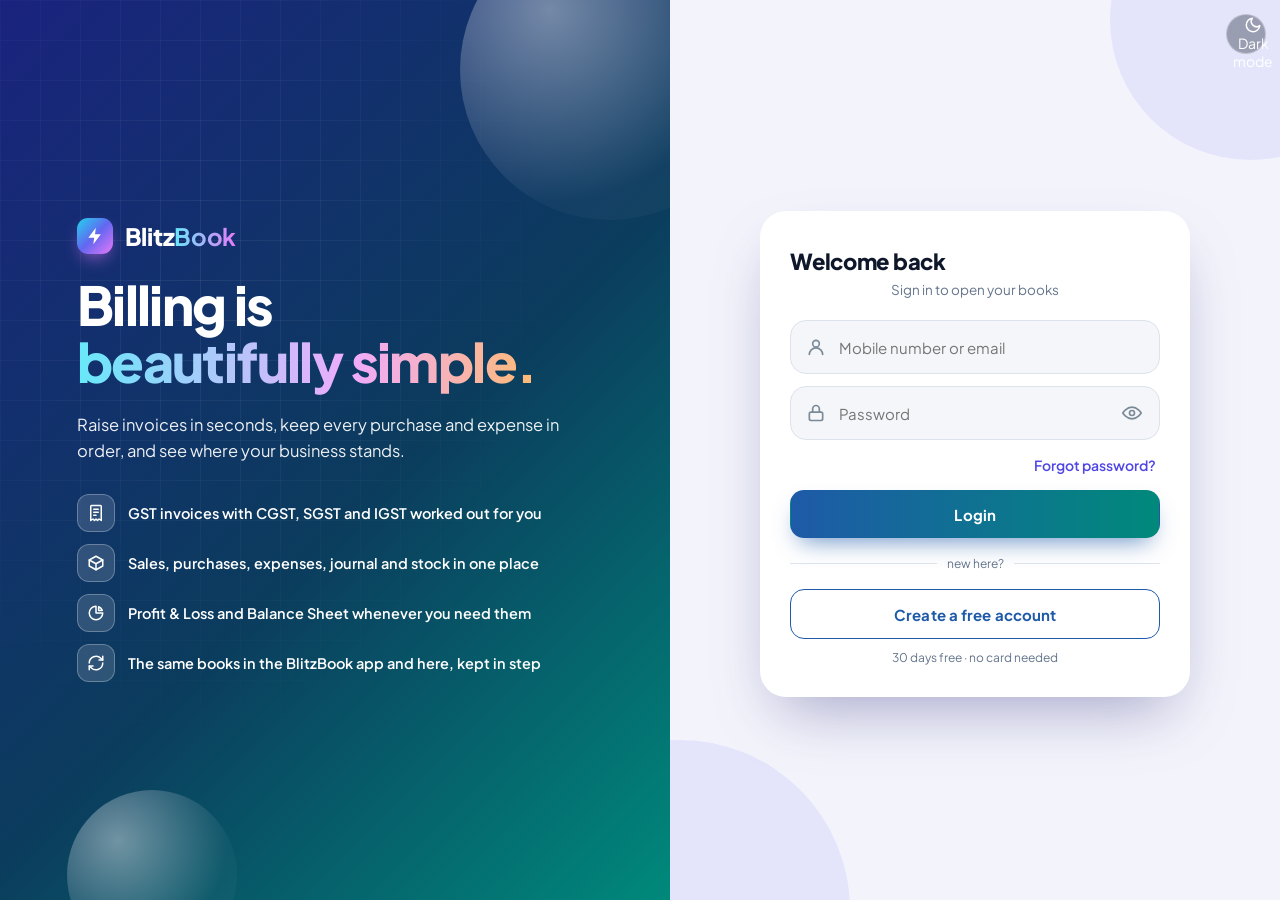
==== index.html @ 142617e7 "Publish portal 1.21 from 9483a49 (2026-10-24 19:37 UTC)" ====
<!doctype html>
<html lang="en">
<head>
  <meta charset="utf-8">
  <meta name="viewport" content="width=device-width, initial-scale=1, viewport-fit=cover">
  <meta name="theme-color" content="#1E1B4B">
  <title>BlitzBook - Billing &amp; Accounts, made simple</title>
  <!-- Dark or light before the first paint: the choice made with the top-bar button, else the system setting (see Theme in js/app.js) -->
  <script>try { document.documentElement.setAttribute('data-theme', localStorage.getItem('blitzbook.theme') || (window.matchMedia && matchMedia('(prefers-color-scheme: dark)').matches ? 'dark' : 'light')); } catch (e) { /* storage blocked */ }</script>
  <!-- Installable as an app: Android / desktop Chrome offer "Install", iPhone / iPad use Safari > Share > Add to Home Screen -->
  <link rel="manifest" href="manifest.webmanifest">
  <link rel="apple-touch-icon" href="icons/apple-touch-icon.png">
  <meta name="apple-mobile-web-app-capable" content="yes">
  <meta name="mobile-web-app-capable" content="yes">
  <meta name="apple-mobile-web-app-status-bar-style" content="black-translucent">
  <meta name="apple-mobile-web-app-title" content="BlitzBook">
  <link rel="icon" href="data:image/svg+xml,%3Csvg xmlns='http://www.w3.org/2000/svg' viewBox='0 0 64 64'%3E%3Cdefs%3E%3ClinearGradient id='g' x1='0' y1='0' x2='1' y2='1'%3E%3Cstop offset='0' stop-color='%2322D3EE'/%3E%3Cstop offset='.5' stop-color='%236366F1'/%3E%3Cstop offset='1' stop-color='%23E879F9'/%3E%3C/linearGradient%3E%3C/defs%3E%3Crect width='64' height='64' rx='16' fill='url(%23g)'/%3E%3Cpath d='M35 8 14 36h15l-3 20 24-30H35z' fill='white'/%3E%3C/svg%3E">
  <!-- Optional web font; without a connection the portal falls back to the system font -->
  <link rel="preconnect" href="https://fonts.googleapis.com">
  <link rel="preconnect" href="https://fonts.gstatic.com" crossorigin>
  <link rel="stylesheet" href="https://fonts.googleapis.com/css2?family=Plus+Jakarta+Sans:wght@400;500;600;700;800&display=swap">
  <link rel="stylesheet" href="css/app.css">
</head>
<body>
  <div id="root"></div>
  <div id="dialogs"></div>
  <script src="js/native.js"></script>
  <script src="js/util.js"></script>
  <script src="js/store.js"></script>
  <script src="js/subscription.js"></script>
  <script src="js/appformat.js"></script>
  <script src="js/supabase.js"></script>
  <script src="js/sync.js"></script>
  <script src="js/print.js"></script>
  <script src="js/app.js"></script>
  <script src="js/invoice.js"></script>
  <script src="js/ledger.js"></script>
  <script src="js/money.js"></script>
  <script src="js/reports.js"></script>
  <script src="js/gst.js"></script>
  <script src="js/migrate.js"></script>
  <script src="js/companies.js"></script>
  <script src="js/hr.js"></script>
  <script>
    // The books are loaded from IndexedDB (moved out of localStorage the first time) before the portal starts
    Store.init().then(function () { App.start(); });
    // The offline shell (sw.js) needs http(s); opened as a file the portal simply runs without it
    if ('serviceWorker' in navigator && /^https?:$/.test(location.protocol)) navigator.serviceWorker.register('sw.js').catch(function () { /* not available */ });
  </script>
</body>
</html>
---- css/app.css ----
/* BlitzBook web portal - responsive styles (horizontal top navigation, aurora theme, card tables on phones) */
:root {
  --brand: #4F46E5; --brand2: #7C3AED; --brand3: #DB2777; --ink: #0F172A;
  --grad: linear-gradient(135deg, #4F46E5, #7C3AED 55%, #DB2777);
  --grad-hot: linear-gradient(135deg, #22D3EE, #6366F1 50%, #E879F9);
  --green: #059669; --red: #DC2626; --blue: #2563EB;
  --text: #1E293B; --label: #64748B; --hint: #64748B; --bg: #F3F4FB; --tint: #EEF2FF;
  --border: #E2E8F0; --card: #FFFFFF; --input-border: #CBD5E1; --disabled: #F1F5F9; --thead: #F5F6FF;
  --radius: 18px; --shadow: 0 1px 2px rgba(15,23,42,.04), 0 10px 28px -10px rgba(30,27,75,.16); --shadow-lg: 0 28px 64px -20px rgba(49,46,129,.42);
  --font: "Plus Jakarta Sans", "Segoe UI Variable Text", "Segoe UI", system-ui, -apple-system, Roboto, Arial, sans-serif;
}
* { box-sizing: border-box; }
html, body { margin: 0; padding: 0; }
body { font-family: var(--font); font-size: 14px; color: var(--text); background: var(--bg); -webkit-text-size-adjust: 100%; -webkit-font-smoothing: antialiased; }
body::before { content: ""; position: fixed; inset: 0; z-index: -1; pointer-events: none; background:
  radial-gradient(48% 38% at 6% 0%, rgba(99,102,241,.18), transparent 70%),
  radial-gradient(40% 34% at 100% 8%, rgba(236,72,153,.13), transparent 70%),
  radial-gradient(46% 40% at 62% 100%, rgba(6,182,212,.12), transparent 70%); }
a { color: var(--brand); }
button, input, select, textarea { font: inherit; color: inherit; }
h1, h2, h3 { margin: 0; }
:focus-visible { outline: 2px solid #818CF8; outline-offset: 2px; }
svg.ic { width: 18px; height: 18px; flex: none; }
.hidden { display: none !important; }
.muted { color: var(--label); }
.small { font-size: 12px; }
.right { text-align: right; }
.center { text-align: center; }
.nowrap { white-space: nowrap; }
.bold { font-weight: 700; }
.red { color: var(--red); } .green { color: var(--green); }
.logo { width: 36px; height: 36px; border-radius: 11px; background: var(--grad-hot); color: #fff; display: inline-grid; place-items: center; flex: none; box-shadow: 0 8px 18px -6px rgba(232,121,249,.7); }
.logo svg.ic { width: 20px; height: 20px; fill: currentColor; stroke: none; }

/* ---------- app shell: top bar with horizontal navigation */
.appbar { position: sticky; top: 0; z-index: 30; display: flex; flex-wrap: wrap; align-items: center; column-gap: 14px; padding: 0 18px; color: #fff;
  background: linear-gradient(100deg, #0B1033, #1E1B4B 45%, #4C1D95); box-shadow: 0 12px 30px -14px rgba(30,27,75,.75); }
.appbar::after { content: ""; position: absolute; left: 0; right: 0; bottom: 0; height: 2px; background: linear-gradient(90deg, #22D3EE, #818CF8, #E879F9, #FB923C); }
.brandmark { order: 1; display: inline-flex; align-items: center; gap: 10px; height: 58px; padding: 0; background: none; border: 0; color: #fff; cursor: pointer; font-size: 20px; font-weight: 800; letter-spacing: -.3px; }
.brandmark b, .auth .brand b, .auth-art .brandline b { background: linear-gradient(90deg, #67E8F9, #E879F9); -webkit-background-clip: text; background-clip: text; color: transparent; }
.brandmark:hover .logo { transform: rotate(-8deg) scale(1.06); }
.brandmark .logo { transition: transform .25s; }
.bar-right { order: 2; flex: 1 1 0; display: flex; align-items: center; justify-content: flex-end; gap: 8px; min-width: 0; }
.cochip { display: inline-flex; align-items: center; gap: 8px; min-width: 0; max-width: 280px; padding: 4px 14px 4px 4px; border-radius: 999px; background: rgba(255,255,255,.1); border: 1px solid rgba(255,255,255,.18); color: #fff; font-size: 13px; font-weight: 600; cursor: pointer; transition: background .2s; }
.cochip:hover { background: rgba(255,255,255,.18); }
.cochip .avatar { width: 28px; height: 28px; border-radius: 50%; background: linear-gradient(135deg, #22D3EE, #6366F1); display: grid; place-items: center; font-weight: 800; font-size: 13px; flex: none; }
.cochip .nm { overflow: hidden; text-overflow: ellipsis; white-space: nowrap; }
.nav { order: 3; flex: 1 0 100%; position: relative; display: flex; gap: 4px; min-width: 0; margin: 0 -18px; padding: 0 18px 11px; overflow-x: auto; scrollbar-width: none; }
.nav::-webkit-scrollbar { display: none; }
.navlink { flex: none; display: inline-flex; align-items: center; gap: 7px; height: 38px; padding: 0 14px; border-radius: 999px; border: 1px solid transparent; background: transparent; color: rgba(255,255,255,.8); font-weight: 600; font-size: 13.5px; white-space: nowrap; cursor: pointer; transition: background .2s, color .2s, box-shadow .2s, transform .2s; }
.navlink svg.ic { width: 17px; height: 17px; }
.navlink:hover { background: rgba(255,255,255,.12); color: #fff; }
.navlink:active { transform: scale(.96); }
.navlink.active { background: var(--grad); color: #fff; box-shadow: 0 8px 20px -8px rgba(192,132,252,.95), inset 0 0 0 1px rgba(255,255,255,.2); }
.navlink.logout, .navlink.dl { border-color: rgba(255,255,255,.22); }
/* Drop-down groups of the top bar (App.wireNav): the menu is positioned on the page, so the scrolling bar on a
   phone does not clip it; it opens on hover with a mouse and on a tap otherwise */
.navgrp { position: relative; flex: none; }
.navlink .caret { width: 0; height: 0; border-left: 4px solid transparent; border-right: 4px solid transparent; border-top: 5px solid currentColor; opacity: .75; margin-left: 1px; transition: transform .2s; }
.navgrp.open .navlink .caret { transform: rotate(180deg); }
.navgrp.open > .navlink { background: rgba(255,255,255,.14); color: #fff; }
.navmenu { display: none; position: fixed; z-index: 60; min-width: 220px; padding: 6px; border-radius: 14px; background: #fff; color: var(--text); box-shadow: 0 18px 40px -12px rgba(30,27,75,.45), 0 0 0 1px rgba(99,102,241,.14); }
.navgrp.open .navmenu { display: block; animation: rise .18s ease both; }
.navitem { display: block; width: 100%; text-align: left; padding: 9px 12px; border: 0; border-radius: 9px; background: none; color: inherit; font-size: 13.5px; font-weight: 600; cursor: pointer; white-space: nowrap; }
.navitem:hover { background: var(--tint); color: var(--brand); }
.navitem.active { background: var(--grad); color: #fff; }
.navlink.dl { background: rgba(255,255,255,.1); }
.dlgroup { display: inline-flex; gap: 6px; }
.navlink.dl:hover { background: rgba(103,232,249,.25); border-color: rgba(103,232,249,.8); }
.navlink.logout:hover { background: rgba(248,113,113,.22); border-color: rgba(252,165,165,.7); }
.main { max-width: 1240px; margin: 0 auto; padding: 22px 18px 56px; }
.main > * { animation: rise .4s cubic-bezier(.2,.7,.2,1) both; }
.main > :nth-child(2) { animation-delay: .05s; } .main > :nth-child(3) { animation-delay: .1s; } .main > :nth-child(n+4) { animation-delay: .15s; }
@keyframes rise { from { opacity: 0; transform: translateY(14px); } to { opacity: 1; transform: none; } }
@media (min-width: 1760px) {
  .appbar { padding: 0 28px; flex-wrap: nowrap; }
  .brandmark { height: 66px; }
  .nav { order: 2; flex: 1 1 auto; margin: 0; padding: 0; }
  .nav > :first-child { margin-left: auto; } .nav > :last-child { margin-right: auto; }
  .bar-right { order: 3; flex: 0 1 auto; }
}
@media (max-width: 600px) {
  .appbar { padding: 0 12px; }
  .nav { margin: 0 -12px; padding: 0 12px 10px; }
  .cochip { max-width: 170px; }
  .navlink.logout, .navlink.dl { width: 38px; padding: 0; justify-content: center; }
  .navlink.logout span, .navlink.dl span { display: none; }
  .main { padding: 14px 12px 44px; }
}

/* ---------- buttons */
.btn { display: inline-flex; align-items: center; justify-content: center; gap: 7px; min-height: 42px; padding: 8px 18px; border-radius: 12px; border: 1px solid transparent; background: linear-gradient(135deg, #4F46E5, #7C3AED); color: #fff; font-weight: 700; font-size: 13.5px; letter-spacing: .1px; white-space: nowrap; text-decoration: none; cursor: pointer; box-shadow: 0 8px 18px -8px rgba(79,70,229,.8); transition: transform .15s, box-shadow .15s, filter .15s; }
.btn:hover { transform: translateY(-1px); filter: brightness(1.06); }
.btn:active { transform: translateY(0) scale(.98); filter: brightness(.95); }
.btn.green { background: linear-gradient(135deg, #059669, #10B981); box-shadow: 0 8px 18px -8px rgba(5,150,105,.8); }
.btn.red { background: linear-gradient(135deg, #DC2626, #F43F5E); box-shadow: 0 8px 18px -8px rgba(220,38,38,.75); }
.btn.blue { background: linear-gradient(135deg, #2563EB, #0EA5E9); box-shadow: 0 8px 18px -8px rgba(37,99,235,.8); }
.btn.outline { background: #fff; color: var(--brand); border-color: #C7D2FE; box-shadow: 0 1px 2px rgba(15,23,42,.05); }
.btn.outline:hover { background: var(--tint); filter: none; }
.btn.red.outline { color: var(--red); border-color: #FECACA; }
.btn.red.outline:hover { background: #FEF2F2; }
.btn.light { background: #fff; color: #4338CA; box-shadow: 0 12px 26px -10px rgba(15,23,42,.5); }
.btn.ghost { background: rgba(255,255,255,.14); border-color: rgba(255,255,255,.45); box-shadow: none; backdrop-filter: blur(6px); }
.btn.sm { min-height: 34px; padding: 4px 12px; font-size: 12.5px; border-radius: 10px; }
.btn.block { width: 100%; }
.btn:disabled { opacity: .45; cursor: not-allowed; transform: none; filter: none; }
.btnrow { display: flex; flex-wrap: wrap; gap: 8px; margin: 12px 0; align-items: center; }
.btnrow.end { justify-content: flex-end; }
.link { background: none; border: 0; color: var(--brand); font-weight: 600; text-decoration: none; cursor: pointer; padding: 4px; }
.link:hover { text-decoration: underline; }

/* ---------- forms */
.card { background: var(--card); border: 1px solid #fff; border-radius: var(--radius); margin-bottom: 16px; overflow: hidden; box-shadow: var(--shadow); }
.card > .hd { position: relative; background: linear-gradient(90deg, #EEF2FF, #FAF5FF 60%, #FFF1F7); color: #3730A3; font-weight: 800; font-size: 12.5px; text-transform: uppercase; padding: 12px 16px 12px 22px; letter-spacing: .6px; display: flex; align-items: center; justify-content: space-between; gap: 8px; border-bottom: 1px solid #E9E7FB; }
.card > .hd::before { content: ""; position: absolute; left: 10px; top: 11px; bottom: 11px; width: 4px; border-radius: 4px; background: var(--grad); }
.card > .bd { padding: 16px; }
.card.white { background: #fff; }
.grid2 { display: grid; grid-template-columns: 1fr 1fr; gap: 12px 16px; }
.grid3 { display: grid; grid-template-columns: 1fr 1fr 1fr; gap: 12px 16px; }
.grid4 { display: grid; grid-template-columns: repeat(4, 1fr); gap: 12px 16px; }
.field { display: flex; flex-direction: column; gap: 5px; min-width: 0; }
.field label { font-size: 12px; color: var(--label); font-weight: 700; }
.field label b { color: var(--red); }
.field.span { grid-column: 1 / -1; }
input:not([type]), input[type=text], input[type=number], input[type=date], input[type=password], input[type=email], input[type=tel], select, textarea {
  width: 100%; min-height: 44px; padding: 8px 12px; border: 1px solid var(--input-border); border-radius: 10px; background: #fff; outline: none; transition: border-color .15s, box-shadow .15s; }
input:hover, select:hover, textarea:hover { border-color: #A5B4FC; }
input:focus, select:focus, textarea:focus { border-color: var(--brand); box-shadow: 0 0 0 4px rgba(99,102,241,.16); }
input:disabled, select:disabled, textarea:disabled, input[readonly] { background: var(--disabled); color: #475569; border-color: var(--border); }
input.err { border-color: var(--red); background: #FEF2F2; box-shadow: 0 0 0 4px rgba(220,38,38,.1); }
input[type=checkbox] { accent-color: var(--brand); }
textarea { min-height: 70px; resize: vertical; }
.check { display: flex; align-items: center; gap: 8px; font-size: 13.5px; cursor: pointer; padding: 6px 0; }
.check input { width: 18px; height: 18px; }
.inline { display: flex; gap: 6px; align-items: center; }
.inline input, .inline select { flex: 1; }
.step { width: 40px; min-width: 40px; height: 44px; border: 1px solid var(--input-border); background: #fff; color: var(--brand); border-radius: 10px; cursor: pointer; font-size: 14px; transition: background .15s; }
.step:hover { background: var(--tint); }
.hint { font-size: 12px; color: var(--hint); }
.err-msg { color: var(--red); font-size: 12px; }
@media (max-width: 760px) { .grid2, .grid3, .grid4 { grid-template-columns: 1fr; } .grid4.keep2, .grid3.keep2, .grid2.keep2 { grid-template-columns: 1fr 1fr; } }

/* ---------- tables */
.tablewrap { overflow-x: auto; -webkit-overflow-scrolling: touch; background: #fff; border: 1px solid #fff; border-radius: 16px; box-shadow: var(--shadow); }
.card .tablewrap, .modal .tablewrap { box-shadow: none; border-color: var(--border); }
table.list { width: 100%; border-collapse: collapse; font-size: 13.5px; }
table.list th { background: var(--thead); text-align: center; padding: 13px 14px; font-size: 11.5px; font-weight: 800; text-transform: uppercase; letter-spacing: .6px; color: #4338CA; border-bottom: 1px solid #E0E7FF; white-space: nowrap; }
table.list td { padding: 12px 14px; border-bottom: 1px solid #EEF2F7; vertical-align: middle; text-align: center; }
table.list tbody tr { transition: background .15s; }
table.list tbody tr:hover { background: #FAFAFF; }
table.list tr:last-child td { border-bottom: 0; }
table.list tr.total td { font-weight: 800; background: var(--tint); color: #312E81; }
table.list .actions { white-space: nowrap; text-align: center; }
table.list .actions button { margin-left: 4px; }
.num { text-align: center; white-space: nowrap; font-variant-numeric: tabular-nums; }
.pill { display: inline-block; padding: 3px 10px; border-radius: 999px; font-size: 11.5px; font-weight: 700; background: #EEF2FF; color: #4338CA; }
.pill.warn { background: #FFF7ED; color: #C2410C; }
.pill.ok { background: #ECFDF5; color: var(--green); }
.pill.bad { background: #FEF2F2; color: var(--red); }
.empty { padding: 44px 24px; text-align: center; color: var(--label); }
.empty::before { content: ""; display: block; width: 60px; height: 60px; margin: 0 auto 14px; border-radius: 20px; background: var(--tint) url("data:image/svg+xml,%3Csvg xmlns='http://www.w3.org/2000/svg' viewBox='0 0 24 24' fill='none' stroke='%236366F1' stroke-width='1.8' stroke-linecap='round' stroke-linejoin='round'%3E%3Cpath d='M3 13h5l1.5 3h5L16 13h5'/%3E%3Cpath d='M5.5 5h13L21 13v5a1 1 0 0 1-1 1H4a1 1 0 0 1-1-1v-5z'/%3E%3C/svg%3E") center / 30px no-repeat; }
@media (max-width: 760px) {
  table.list.cards, table.list.cards tbody, table.list.cards tr, table.list.cards td { display: block; width: 100%; }
  table.list.cards thead { display: none; }
  table.list.cards tr { border-bottom: 8px solid var(--bg); padding: 8px 0; }
  table.list.cards td { display: flex; justify-content: space-between; gap: 10px; padding: 5px 14px; border: 0; text-align: right; }
  table.list.cards td::before { content: attr(data-l); font-size: 11.5px; color: var(--label); text-transform: uppercase; font-weight: 700; text-align: left; }
  table.list.cards td.actions { justify-content: flex-end; }
  table.list.cards td.actions::before { content: none; }
}

/* ---------- items editor (invoice rows) */
.items { width: 100%; border-collapse: collapse; }
@media (min-width: 901px) { .items { min-width: 1000px; table-layout: fixed; } .items .desc { width: auto; } }
.modal .items { min-width: 0; }
.items th { background: var(--thead); font-size: 11.5px; font-weight: 800; letter-spacing: .3px; padding: 8px 4px; text-align: center; white-space: nowrap; color: #4338CA; }
.items td { padding: 3px 2px; vertical-align: top; }
.items input, .items select { min-height: 40px; padding: 4px 6px; font-size: 13px; border-radius: 8px; }
.items input.num { text-align: center; }
.items .sl { width: 40px; } .items .desc { min-width: 190px; } .items .hsn { width: 104px; } .items .gst { width: 74px; } .items .inc { width: 44px; text-align: center; }
.items .qty { width: 78px; } .items .uqc { width: 80px; } .items .rate { width: 100px; } .items .tax { width: 110px; } .items .tot { width: 115px; } .items .del { width: 44px; }
.items .inc input { min-height: 0; width: 18px; height: 18px; margin-top: 11px; }
.items .descwrap { display: flex; gap: 2px; }
.items .descwrap input { flex: 1; }
.items .subbtn { width: 30px; min-width: 30px; height: 40px; border: 1px solid var(--input-border); background: #fff; border-radius: 8px; color: var(--brand); font-weight: 800; cursor: pointer; }
.items .subbtn:hover { background: var(--tint); }
.items .delbtn { width: 36px; height: 40px; border: 0; border-radius: 8px; background: transparent; color: var(--red); font-size: 18px; cursor: pointer; }
.items .delbtn:hover { background: #FEF2F2; }
.items .subline { font-size: 11px; color: var(--hint); padding: 0 4px 4px; }
@media (max-width: 900px) {
  .items, .items tbody, .items tr, .items td { display: block; width: 100%; }
  .items thead { display: none; }
  .items tr { background: #fff; border: 1px solid var(--border); border-radius: 14px; padding: 10px; margin-bottom: 10px; display: grid; grid-template-columns: 1fr 1fr; gap: 6px; box-shadow: 0 1px 2px rgba(15,23,42,.04); }
  .items td { padding: 0; width: auto !important; min-width: 0 !important; }
  .items td.desc, .items td.subline { grid-column: 1 / -1; }
  .items td::before { content: attr(data-l); display: block; font-size: 11px; color: var(--label); font-weight: 700; margin-bottom: 2px; }
  .items td.sl::before, .items td.del::before { content: none; }
  .items td.sl { display: none; }
  .items td.del { grid-column: 1 / -1; text-align: right; }
  .items td.inc { text-align: left; }
  .items .inc input { margin-top: 4px; }
}
.totals { display: grid; grid-template-columns: 1fr auto; gap: 8px 0; max-width: 440px; margin-left: auto; font-size: 14px; padding: 16px 18px; border-radius: 16px; background: linear-gradient(135deg, #EEF2FF, #FAF5FF); border: 1px solid #E0E7FF; }
.totals .k { color: var(--label); font-weight: 600; } .totals .v { text-align: right; padding-left: 24px; font-weight: 700; font-variant-numeric: tabular-nums; }
.totals .grand { font-size: 16px; font-weight: 800; color: #312E81; border-top: 1px dashed #C7D2FE; padding-top: 8px; }
.words { margin-top: 12px; font-weight: 600; font-size: 13.5px; color: #475569; text-align: right; }

/* ---------- dashboard */
.hero { position: relative; isolation: isolate; overflow: hidden; color: #fff; border-radius: 28px; padding: 36px; box-shadow: var(--shadow-lg); background:
  radial-gradient(110% 150% at 0% 0%, #4338CA 0%, transparent 58%),
  radial-gradient(80% 130% at 100% 0%, #DB2777 0%, transparent 58%),
  radial-gradient(60% 90% at 100% 120%, #FB923C 0%, transparent 60%), #7C3AED; }
.hero::before { content: ""; position: absolute; inset: 0; z-index: -1; background-image: linear-gradient(rgba(255,255,255,.09) 1px, transparent 1px), linear-gradient(90deg, rgba(255,255,255,.09) 1px, transparent 1px); background-size: 36px 36px; -webkit-mask-image: radial-gradient(75% 95% at 85% 10%, #000, transparent 75%); mask-image: radial-gradient(75% 95% at 85% 10%, #000, transparent 75%); }
.hero .orb { position: absolute; z-index: -1; border-radius: 50%; background: radial-gradient(circle at 30% 30%, rgba(255,255,255,.5), rgba(255,255,255,.04) 65%); animation: float 10s ease-in-out infinite; }
.hero .orb.o1 { width: 220px; height: 220px; right: 30%; top: -120px; }
.hero .orb.o2 { width: 120px; height: 120px; right: 6%; bottom: -30px; animation-delay: -4s; }
@keyframes float { 50% { transform: translate(10px, 18px); } }
.hero .greet { font-size: 12.5px; font-weight: 700; letter-spacing: 1.2px; text-transform: uppercase; opacity: .9; }
.hero .co { font-size: clamp(25px, 3.6vw, 42px); line-height: 1.12; font-weight: 800; letter-spacing: -.8px; margin: 10px 0 16px; max-width: 22ch; text-shadow: 0 2px 18px rgba(30,27,75,.35); }
.hero .chips { display: flex; flex-wrap: wrap; gap: 8px; }
.chip { display: inline-flex; align-items: center; padding: 6px 12px; border-radius: 999px; border: 1px solid rgba(255,255,255,.3); background: rgba(255,255,255,.16); backdrop-filter: blur(6px); color: #fff; font-size: 12px; font-weight: 700; }
@keyframes pulse { 50% { opacity: .35; transform: scale(.8); } }
.hero .cta { display: flex; flex-wrap: wrap; gap: 10px; margin-top: 24px; }
.hero .cta .btn { min-height: 46px; padding: 8px 22px; border-radius: 14px; font-size: 14.5px; }
.hero .art { position: absolute; right: 56px; top: 30px; width: 270px; height: 250px; z-index: -1; }
.hero .sheet { position: absolute; width: 168px; height: 206px; padding: 24px 18px; border-radius: 20px; background: rgba(255,255,255,.17); border: 1px solid rgba(255,255,255,.42); backdrop-filter: blur(10px); box-shadow: 0 24px 44px -16px rgba(15,23,42,.45); animation: float 8s ease-in-out infinite; }
.hero .sheet.s1 { left: 0; top: 26px; transform: rotate(-9deg); animation-name: floatA; }
.hero .sheet.s2 { right: 0; top: 0; transform: rotate(7deg); background: rgba(255,255,255,.26); animation-name: floatB; animation-delay: -3s; }
@keyframes floatA { 0%, 100% { transform: rotate(-9deg); } 50% { transform: rotate(-7deg) translateY(10px); } }
@keyframes floatB { 0%, 100% { transform: rotate(7deg); } 50% { transform: rotate(5deg) translateY(-10px); } }
.hero .sheet i { display: block; height: 8px; border-radius: 4px; background: rgba(255,255,255,.62); margin-bottom: 13px; }
.hero .sheet i:nth-child(1) { width: 55%; height: 12px; background: #fff; } .hero .sheet i:nth-child(3) { width: 80%; } .hero .sheet i:nth-child(4) { width: 64%; }
.hero .sheet u { position: absolute; right: 16px; bottom: 16px; width: 74px; height: 30px; border-radius: 10px; background: #fff; box-shadow: 0 8px 16px -6px rgba(15,23,42,.4); }
.hero .coin { position: absolute; left: -14px; top: 0; width: 62px; height: 62px; border-radius: 50%; display: grid; place-items: center; font-size: 28px; font-weight: 800; color: #92400E; background: linear-gradient(135deg, #FDE68A, #F59E0B); border: 3px solid rgba(255,255,255,.75); box-shadow: 0 16px 28px -10px rgba(146,64,14,.7); animation: float 6s ease-in-out infinite; }
@media (max-width: 1020px) { .hero .art { display: none; } }
.stats { position: relative; display: grid; grid-template-columns: repeat(auto-fit, minmax(220px, 1fr)); gap: 16px; margin: 0 0 8px; }
.stat { position: relative; overflow: hidden; display: flex; align-items: center; gap: 16px; min-width: 0; padding: 20px; border-radius: 22px; background: rgba(255,255,255,.94); border: 1px solid #fff; backdrop-filter: blur(14px); box-shadow: var(--shadow); transition: transform .2s, box-shadow .2s; }
.stat:hover { transform: translateY(-3px); box-shadow: 0 22px 40px -20px var(--a); }
.stat::after { content: ""; position: absolute; right: -36px; top: -46px; width: 130px; height: 130px; border-radius: 50%; background: radial-gradient(circle, var(--b), transparent 70%); opacity: .2; }
.stat .ic-badge, .tile .badge { display: grid; place-items: center; flex: none; color: #fff; background: linear-gradient(135deg, var(--a), var(--b)); box-shadow: 0 12px 22px -10px var(--a); }
.stat .ic-badge { width: 52px; height: 52px; border-radius: 17px; }
.stat .ic-badge svg.ic { width: 25px; height: 25px; }
.stat .meta { min-width: 0; }
.stat .k { font-size: 11.5px; color: var(--label); font-weight: 800; text-transform: uppercase; letter-spacing: .7px; }
.stat .v { font-size: clamp(20px, 2.3vw, 27px); line-height: 1.2; font-weight: 800; letter-spacing: -.5px; color: var(--ink); margin: 2px 0; white-space: nowrap; font-variant-numeric: tabular-nums; }
.stat .s { font-size: 12px; color: var(--label); }
@media (max-width: 760px) {
  .hero { border-radius: 22px; padding: 24px 20px; }
  .stats { grid-template-columns: 1fr; gap: 10px; margin: 0 0 8px; }
  .stat { padding: 14px 16px; border-radius: 18px; }
  .stat .ic-badge { width: 44px; height: 44px; border-radius: 14px; }
}
.section-title { display: flex; align-items: center; gap: 10px; font-size: 17px; font-weight: 800; letter-spacing: -.2px; margin: 26px 0 14px; color: var(--ink); }
.section-title::before { content: ""; width: 6px; height: 20px; border-radius: 6px; background: var(--grad); }
.recent { display: flex; gap: 8px; overflow-x: auto; padding: 2px 2px 8px; scrollbar-width: thin; }
.recent button { flex: 0 0 auto; background: #fff; border: 1px solid #E0E7FF; border-radius: 999px; padding: 8px 16px; cursor: pointer; font-size: 13px; font-weight: 600; color: #3730A3; box-shadow: 0 1px 2px rgba(15,23,42,.04); transition: transform .15s, background .15s, color .15s; }
.recent button:hover { background: var(--brand); border-color: var(--brand); color: #fff; transform: translateY(-2px); }
.tiles { display: grid; grid-template-columns: repeat(3, 1fr); gap: 12px; }
.tile { display: flex; flex-direction: column; align-items: center; justify-content: center; gap: 6px; min-height: 96px; padding: 14px 10px; border-radius: 16px; border: 1.5px solid var(--border); background: #fff; text-align: center; cursor: pointer; transition: transform .2s, box-shadow .2s, border-color .2s; }
.tile:hover { transform: translateY(-2px); box-shadow: var(--shadow); }
.tile .t, .tile .d { display: block; }
.tile .t { font-weight: 700; font-size: 13.5px; color: var(--text); }
.tiles.dash { gap: 16px; grid-template-columns: repeat(5, 1fr); }
@media (max-width: 1100px) { .tiles.dash { grid-template-columns: repeat(2, 1fr); } }
.tiles.dash .tile { position: relative; overflow: hidden; flex-direction: row; justify-content: flex-start; gap: 14px; min-height: 76px; padding: 12px 16px; text-align: left; border: 1px solid #fff; border-radius: 22px; background: linear-gradient(180deg, #fff, #FBFBFF); box-shadow: var(--shadow); }
.tiles.dash .tile::before { content: ""; position: absolute; right: -44px; top: -54px; width: 130px; height: 130px; border-radius: 50%; background: radial-gradient(circle, var(--b), transparent 70%); opacity: .2; transition: transform .4s, opacity .4s; }
.tiles.dash .tile:hover { transform: translateY(-5px); border-color: var(--b); box-shadow: 0 24px 40px -22px var(--a); }
.tiles.dash .tile:hover::before { transform: scale(2.1); opacity: .28; }
.tile .badge { position: relative; width: 46px; height: 46px; border-radius: 15px; transition: transform .3s cubic-bezier(.3,1.6,.5,1); }
.tile .badge svg.ic { width: 23px; height: 23px; }
.tile:hover .badge { transform: rotate(-7deg) scale(1.1); }
.tile .tx { position: relative; min-width: 0; }
.tiles.dash .tile .t { font-size: 15px; font-weight: 800; color: var(--ink); }
.tile .d { font-size: 12.5px; color: var(--label); margin-top: 3px; }
.tile .go { position: relative; margin-left: auto; color: var(--a); opacity: 0; transform: translateX(-8px); transition: opacity .25s, transform .25s; }
.tile:hover .go { opacity: 1; transform: none; }
@media (max-width: 760px) {
  .tiles.dash { gap: 10px; grid-template-columns: repeat(2, 1fr); }
  .tiles.dash .tile { flex-direction: column; justify-content: center; gap: 8px; min-height: 92px; padding: 12px 6px; text-align: center; border-radius: 16px; }
  .tile .badge { width: 40px; height: 40px; border-radius: 13px; }
  .tile .badge svg.ic { width: 20px; height: 20px; }
  .tiles.dash .tile .t { font-size: 13px; }
  .tile .d, .tile .go { display: none; }
}

/* ---------- page header */
.page-h { display: flex; align-items: center; gap: 10px; margin-bottom: 14px; flex-wrap: wrap; }
.page-h h2 { flex: 1; font-size: 26px; font-weight: 800; letter-spacing: -.5px; background: linear-gradient(90deg, #1E1B4B, #6D28D9 70%, #DB2777); -webkit-background-clip: text; background-clip: text; color: transparent; }
.page-h .back { background: #fff; border: 1px solid #E0E7FF; border-radius: 999px; color: var(--brand); font-weight: 700; font-size: 13px; padding: 7px 14px; cursor: pointer; box-shadow: 0 1px 2px rgba(15,23,42,.05); transition: background .15s, transform .15s; }
.page-h .back:hover { background: var(--tint); transform: translateX(-2px); }

/* ---------- dialogs */
.modal-bg { position: fixed; inset: 0; background: rgba(15,23,42,.55); backdrop-filter: blur(6px); z-index: 50; display: flex; align-items: center; justify-content: center; padding: 14px; animation: fade .2s both; }
.modal { position: relative; background: #fff; border-radius: 22px; width: 100%; max-width: 560px; max-height: 92vh; overflow: auto; box-shadow: 0 30px 80px -20px rgba(30,27,75,.6); animation: pop .28s cubic-bezier(.2,.9,.3,1.2) both; }
.modal::before { content: ""; display: block; position: sticky; top: 0; height: 5px; background: linear-gradient(90deg, #4F46E5, #A855F7, #EC4899, #FB923C); z-index: 1; }
@keyframes fade { from { opacity: 0; } }
@keyframes pop { from { opacity: 0; transform: translateY(16px) scale(.97); } }
.modal.wide { max-width: 900px; }
.modal .mh { padding: 18px 22px 6px; font-size: 20px; font-weight: 800; letter-spacing: -.3px; color: var(--ink); }
.modal .mb { padding: 8px 22px; }
.modal .mb > .field { margin-bottom: 12px; }
.modal .mf { padding: 12px 22px 20px; display: flex; justify-content: flex-end; gap: 8px; flex-wrap: wrap; }
.modal .mf .left { margin-right: auto; }
.menu-list { border: 1px solid var(--border); border-radius: 14px; overflow: hidden; }
.menu-list button { display: flex; align-items: center; justify-content: space-between; width: 100%; text-align: left; background: #fff; border: 0; border-bottom: 1px solid #EEF2F7; padding: 14px 16px; cursor: pointer; font-size: 15px; font-weight: 600; transition: background .15s, padding .15s; }
.menu-list button:last-child { border-bottom: 0; }
.menu-list button:hover { background: var(--tint); padding-left: 22px; }
.menu-list button.sel { font-weight: 800; color: var(--brand); background: #F5F3FF; }
.menu-list button.sel::after { content: "✓"; font-weight: 800; }
.toast { position: fixed; left: 50%; bottom: 28px; transform: translateX(-50%); background: rgba(15,23,42,.94); color: #fff; padding: 12px 22px; border-radius: 999px; font-size: 14px; font-weight: 600; z-index: 60; box-shadow: 0 16px 36px -12px rgba(15,23,42,.7); max-width: 92vw; animation: toast .3s cubic-bezier(.2,.9,.3,1.2) both; }
.toast.out { opacity: 0; transition: opacity .7s ease; }
.toast.ok { background: linear-gradient(135deg, #047857, #10B981); box-shadow: 0 16px 36px -12px rgba(5,150,105,.7); }
@keyframes toast { from { opacity: 0; transform: translate(-50%, 16px); } }
@media (max-width: 600px) {
  .modal-bg { align-items: flex-end; padding: 0; } .modal { border-radius: 22px 22px 0 0; max-height: 94vh; animation-name: sheet; }
  .toast { border-radius: 16px; text-align: center; }
}
@keyframes sheet { from { transform: translateY(40px); opacity: 0; } }

/* ---------- auth */
.auth { min-height: 100vh; display: grid; grid-template-columns: 1.1fr 1fr; }
.auth-art { position: relative; isolation: isolate; overflow: hidden; color: #fff; padding: 56px clamp(32px, 6vw, 96px); display: flex; flex-direction: column; justify-content: center; gap: 22px; }
.auth-art, .auth { background: linear-gradient(135deg, #1A237E 0%, #0B3C5D 55%, #00897B 100%); }
.auth-art::before { content: ""; position: absolute; inset: 0; z-index: -1; background-image: linear-gradient(rgba(255,255,255,.07) 1px, transparent 1px), linear-gradient(90deg, rgba(255,255,255,.07) 1px, transparent 1px); background-size: 40px 40px; -webkit-mask-image: radial-gradient(70% 70% at 30% 30%, #000, transparent 80%); mask-image: radial-gradient(70% 70% at 30% 30%, #000, transparent 80%); }
.auth-art .orb { position: absolute; z-index: -1; border-radius: 50%; background: radial-gradient(circle at 30% 30%, rgba(255,255,255,.42), rgba(255,255,255,.03) 65%); animation: float 11s ease-in-out infinite; }
.auth-art .orb.o1 { width: 300px; height: 300px; right: -90px; top: -80px; } .auth-art .orb.o2 { width: 170px; height: 170px; left: 10%; bottom: -60px; animation-delay: -5s; }
.auth-art .brandline { display: flex; align-items: center; gap: 12px; font-size: 24px; font-weight: 800; letter-spacing: -.3px; }
.auth-art h1 { font-size: clamp(34px, 4.2vw, 58px); line-height: 1.06; font-weight: 800; letter-spacing: -1.6px; }
.auth-art h1 em { font-style: normal; background: linear-gradient(90deg, #67E8F9, #F0ABFC 60%, #FDBA74); -webkit-background-clip: text; background-clip: text; color: transparent; }
.auth-art p { margin: 0; font-size: 16.5px; line-height: 1.55; opacity: .92; max-width: 44ch; }
.feats { list-style: none; margin: 8px 0 0; padding: 0; display: grid; gap: 12px; }
.feats li { display: flex; align-items: center; gap: 13px; font-size: 14.5px; font-weight: 600; }
.feats .fi { width: 38px; height: 38px; border-radius: 12px; display: grid; place-items: center; flex: none; background: rgba(255,255,255,.14); border: 1px solid rgba(255,255,255,.28); backdrop-filter: blur(6px); }
.auth-pane { position: relative; isolation: isolate; overflow: hidden; display: flex; flex-direction: column; align-items: center; justify-content: center; gap: 18px; padding: 36px 20px 28px; background: var(--bg); }
.auth-pane .orb { position: absolute; z-index: -1; border-radius: 50%; background: rgba(99,102,241,.10); }
.auth-pane .orb.o3 { width: 280px; height: 280px; right: -110px; top: -120px; } .auth-pane .orb.o4 { width: 340px; height: 340px; left: -160px; bottom: -180px; }
.auth-brand { display: none; flex-direction: column; align-items: center; text-align: center; color: #fff; }
.auth-brand .logo.big { width: 84px; height: 84px; border-radius: 24px; background: #fff; color: #1E5AA8; box-shadow: 0 16px 36px -14px rgba(0,0,0,.6); }
.auth-brand .logo.big svg.ic { width: 44px; height: 44px; }
.auth-brand .name { margin-top: 14px; font-size: 32px; font-weight: 800; letter-spacing: -.5px; text-shadow: 0 2px 8px rgba(0,0,0,.35); }
.auth-brand .name b { background: linear-gradient(90deg, #67E8F9, #E879F9); -webkit-background-clip: text; background-clip: text; color: transparent; }
.auth-brand .line { margin-top: 4px; font-size: 13.5px; opacity: .9; }
.auth .ghead { font-size: 22px; font-weight: 800; color: var(--ink); letter-spacing: -.3px; }
.auth .tag { text-align: left; margin: 4px 0 18px; }
.auth .ifield { position: relative; margin-bottom: 12px; }
.auth .ifield .ii { position: absolute; left: 16px; top: 50%; transform: translateY(-50%); color: #7B8A99; display: grid; pointer-events: none; }
.auth .ifield .ii svg.ic { width: 20px; height: 20px; }
.auth .ifield input { width: 100%; min-height: 54px; padding: 12px 16px 12px 48px; border-radius: 16px; background: #F4F6F9; border: 1px solid #DDE3EA; font-size: 15px; }
.auth .ifield.pw input { padding-right: 50px; }
.auth .ifield input:focus { background: #fff; border-color: #1E5AA8; box-shadow: 0 0 0 4px rgba(30,90,168,.14); }
.auth .ifield input:focus ~ .ii, .auth .ifield:focus-within .ii { color: #1E5AA8; }
.auth .ifield .eye { position: absolute; right: 8px; top: 50%; transform: translateY(-50%); width: 40px; height: 40px; border: 0; background: none; color: #7B8A99; display: grid; place-items: center; cursor: pointer; border-radius: 50%; }
.auth .ifield .eye:hover { background: rgba(30,90,168,.08); color: #1E5AA8; }
.auth .ifield .eye svg.ic { width: 20px; height: 20px; }
.auth .btn.block { min-height: 54px; font-size: 16px; border-radius: 16px; background: linear-gradient(90deg, #1E5AA8, #00897B); box-shadow: 0 12px 24px -10px rgba(30,90,168,.7); }
.auth .btn.block.outline { background: #fff; color: #1E5AA8; border-color: #1E5AA8; box-shadow: none; min-height: 50px; font-size: 15px; }
.auth .btn.block.outline:hover { background: #E3F2FD; }
.auth .links.right { margin: 0 0 8px; align-items: flex-end; }
.auth .divider { display: flex; align-items: center; gap: 10px; margin: 18px 0 14px; color: var(--label); font-size: 12px; }
.auth .divider::before, .auth .divider::after { content: ""; flex: 1; height: 1px; background: #DDE3EA; }
.auth .note { text-align: center; color: var(--label); font-size: 12px; margin-top: 10px; line-height: 1.45; }
.auth .hint { font-size: 11.5px; color: var(--label); margin: -4px 4px 12px; line-height: 1.4; }
.auth .chips { display: flex; flex-wrap: wrap; justify-content: center; gap: 8px; }
.auth .chips span { font-size: 11.5px; font-weight: 700; color: #fff; padding: 6px 12px; border-radius: 14px; background: rgba(255,255,255,.18); border: 1px solid rgba(255,255,255,.35); }
.auth .foot { color: rgba(255,255,255,.7); font-size: 12px; }
.auth .chips, .auth .foot { display: none; }
.terms-intro { font-size: 13.5px; color: var(--label); margin: 0 0 8px; }
.terms-body { max-height: 42vh; overflow: auto; padding: 4px 12px 4px 0; border-top: 1px solid var(--line); border-bottom: 1px solid var(--line); }
.terms-body h4 { margin: 12px 0 2px; font-size: 13.5px; color: #1E5AA8; }
.terms-body p { margin: 0; font-size: 13px; line-height: 1.5; color: var(--ink); }
.terms-body .terms-ver { margin: 12px 0 6px; font-size: 11px; color: var(--label); }
.terms-agree { margin-top: 10px; font-weight: 700; }
.auth .box { background: #fff; border-radius: 26px; width: 100%; max-width: 430px; padding: 36px 30px 30px; box-shadow: var(--shadow-lg); animation: pop .4s cubic-bezier(.2,.9,.3,1.1) both; }
.auth .brand { display: flex; align-items: center; justify-content: center; gap: 10px; font-size: 27px; font-weight: 800; color: var(--ink); letter-spacing: -.5px; }
.auth .brand b { background-image: var(--grad); }
.auth .tag { text-align: center; color: var(--label); font-size: 13.5px; margin: 6px 0 22px; }
.auth .field { margin-bottom: 14px; }
.auth .btn.block { min-height: 48px; font-size: 15px; border-radius: 14px; margin-top: 4px; }
.auth .links { text-align: center; margin-top: 16px; display: flex; flex-direction: column; gap: 6px; }
@media (max-width: 920px) { .auth { grid-template-columns: 1fr; } .auth-art { display: none; } .auth-pane { background: transparent; } .auth-brand { display: flex; } .auth-pane .orb { background: rgba(255,255,255,.12); } .auth .chips, .auth .foot { display: flex !important; } }

/* ---------- reports */
.kv { display: grid; grid-template-columns: 1fr auto; gap: 7px 0; font-size: 14px; }
.kv .v { text-align: right; padding-left: 16px; font-weight: 600; font-variant-numeric: tabular-nums; }
.kv .h { grid-column: 1 / -1; font-weight: 800; margin-top: 14px; text-transform: uppercase; letter-spacing: .6px; font-size: 11.5px; color: #4338CA; border-bottom: 1px solid #E0E7FF; padding-bottom: 5px; }
.kv .tot { font-weight: 800; border-top: 1px solid var(--border); padding-top: 6px; }
.kv .big { font-size: 17px; font-weight: 800; color: var(--ink); margin-top: 6px; padding: 10px 0; border-top: 2px solid #C7D2FE; }
/* outstanding & ageing */
.stat.tap { cursor: pointer; }
.buckets { display: grid; grid-template-columns: repeat(5, 1fr); gap: 12px; margin-bottom: 14px; }
.bucket { padding: 14px 16px; border-radius: 16px; background: #fff; border: 1px solid #fff; box-shadow: var(--shadow); border-left: 5px solid var(--green); }
.bucket.b1 { border-left-color: #6366F1; } .bucket.b2 { border-left-color: #F59E0B; } .bucket.b3 { border-left-color: var(--red); } .bucket.tot { border-left-color: var(--ink); background: var(--tint); }
.bucket .k { font-size: 11.5px; font-weight: 800; text-transform: uppercase; letter-spacing: .6px; color: var(--label); }
.bucket .v { font-size: 20px; font-weight: 800; color: var(--ink); margin: 3px 0; font-variant-numeric: tabular-nums; white-space: nowrap; }
.bucket .s { font-size: 12px; color: var(--label); }
table.list tr.grp td { background: #F8FAFF; text-align: left; border-top: 2px solid #E0E7FF; }
table.list.aging td:first-child { width: 24px; }
@media (max-width: 1100px) { .buckets { grid-template-columns: repeat(3, 1fr); } }
@media (max-width: 760px) { .buckets { grid-template-columns: 1fr 1fr; } .bucket.tot { grid-column: 1 / -1; } table.list.cards.aging td:first-child:empty { display: none; } table.list.cards tr.grp td { text-align: left; justify-content: flex-start; } }
.party-top textarea { min-height: 96px; }
/* dashboard tiles: drag to rearrange */
.section-title .tilehint { margin-left: auto; font-size: 12.5px; font-weight: 600; color: var(--label); }
.section-title .tilehint .link { padding: 2px 4px; font-size: 12.5px; }
.tiles.dash .tile { touch-action: pan-y; user-select: none; -webkit-user-select: none; }
.tiles.dash.arrange .tile { touch-action: none; cursor: grab; animation: wiggle .5s ease-in-out infinite alternate; border-style: dashed; border-color: #C7D2FE; }
.tiles.dash.arrange .tile:nth-child(odd) { animation-direction: alternate-reverse; }
.tiles.dash .tile.dragging { cursor: grabbing; animation: none; transform: scale(1.05); box-shadow: 0 24px 44px -18px var(--a); border-color: var(--b); z-index: 2; pointer-events: none; }
@keyframes wiggle { from { transform: rotate(-.6deg); } to { transform: rotate(.6deg); } }
/* search box on lists */
input.search { max-width: 360px; min-height: 36px; padding: 6px 12px 6px 34px; border-radius: 999px; background: #fff url("data:image/svg+xml,%3Csvg xmlns='http://www.w3.org/2000/svg' viewBox='0 0 24 24' fill='none' stroke='%236366F1' stroke-width='2' stroke-linecap='round'%3E%3Ccircle cx='11' cy='11' r='7'/%3E%3Cpath d='m20 20-3.5-3.5'/%3E%3C/svg%3E") 11px center / 16px no-repeat; }
table.list td.left { text-align: left; }
.preview { border: 1px solid var(--border); border-radius: 12px; width: 100%; height: 75vh; background: #fff; }
@media (prefers-reduced-motion: reduce) { *, *::before, *::after { animation: none !important; transition: none !important; } }
@media print { body::before, .appbar, .btnrow, .no-print { display: none !important; } .main { margin: 0; padding: 0; max-width: none; } .main > * { animation: none; } }

/* ---------- sync status, quick item picker, journal */
.syncchip { display: inline-flex; align-items: center; gap: 7px; height: 34px; padding: 0 12px; border-radius: 999px; background: rgba(255,255,255,.08); border: 1px solid rgba(255,255,255,.18); color: rgba(255,255,255,.88); font-size: 12.5px; font-weight: 700; white-space: nowrap; cursor: pointer; transition: background .2s; }
.syncchip:hover { background: rgba(255,255,255,.18); }
.syncchip i { width: 8px; height: 8px; border-radius: 50%; background: #94A3B8; flex: none; }
.syncchip.idle i { background: #34D399; box-shadow: 0 0 0 3px rgba(52,211,153,.25); }
.syncchip.syncing i { background: #FBBF24; animation: pulse 1s ease-in-out infinite; }
.syncchip.offline i, .syncchip.auth i { background: #F87171; }
@media (max-width: 600px) { .syncchip { padding: 0 10px; } .syncchip span { display: none; } }
.main.still > * { animation: none; }
.hint.red { color: var(--red); } .hint.green { color: var(--green); }
.kv .sub { display: inline-block; width: 20px; }
.qbar { display: flex; gap: 8px; align-items: center; margin-bottom: 10px; }
.qbar input { flex: 1; }
.qbar .btn { min-height: 44px; }
.qcats { display: flex; gap: 6px; overflow-x: auto; padding-bottom: 8px; scrollbar-width: thin; align-items: center; }
.qcats .btn, .qcats .link { flex: none; }
.qsum { margin: 2px 0 8px; padding: 8px 12px; border-radius: 10px; background: #ECFDF5; border: 1px solid #A7F3D0; color: #047857; font-size: 12.5px; font-weight: 700; }
.qlist { display: grid; gap: 6px; max-height: 45vh; overflow-y: auto; padding: 2px; }
.qlist.grid { grid-template-columns: 1fr 1fr; }
.qitem { display: flex; align-items: center; justify-content: space-between; gap: 10px; padding: 9px 12px; border-radius: 12px; border: 1px solid var(--border); background: #FAFAFA; }
.qitem.on { border: 2px solid var(--green); background: #F0FDF4; padding: 8px 11px; }
.qlist.grid .qitem { flex-direction: column; align-items: stretch; }
.qname { min-width: 0; } .qname b { display: block; font-size: 14px; color: var(--ink); overflow-wrap: anywhere; }
.qname span { display: block; font-size: 11.5px; color: var(--label); white-space: nowrap; overflow: hidden; text-overflow: ellipsis; }
.qside { display: flex; flex-direction: column; align-items: flex-end; gap: 4px; flex: none; }
.qlist.grid .qside { align-items: stretch; margin-top: auto; }
.qprice { background: none; border: 0; padding: 2px 0; color: #4338CA; font-weight: 700; font-size: 13px; cursor: pointer; white-space: nowrap; text-align: inherit; }
.qprice:hover { text-decoration: underline; }
.qstep { display: flex; align-items: center; gap: 4px; justify-content: center; }
.qstep button { width: 34px; height: 34px; border: 0; border-radius: 8px; color: #fff; font-size: 18px; font-weight: 700; line-height: 1; cursor: pointer; background: var(--green); }
.qstep button:first-child { background: var(--red); }
.qstep input { width: 52px; min-height: 34px; padding: 2px 4px; text-align: center; border-radius: 8px; }
.previews { display: grid; grid-template-columns: 1fr 1fr; gap: 14px; margin: 10px 0 14px; }
.pv { display: block; min-width: 0; border: 2px solid var(--border); border-radius: 14px; padding: 8px; cursor: pointer; background: #F8FAFC; }
.pv.on { border-color: var(--green); background: #F0FDF4; }
.pv .frame { display: block; width: 100%; min-width: 0; aspect-ratio: 794 / 1123; overflow: hidden; contain: layout; border-radius: 8px; background: #fff; box-shadow: 0 1px 4px rgba(15,23,42,.15); }
.pv iframe { display: block; width: 794px; height: 1123px; border: 0; transform-origin: 0 0; transform: scale(var(--pvs, .42)); pointer-events: none; }
.pv .pick { display: flex; align-items: center; gap: 8px; margin-top: 8px; font-weight: 700; color: var(--label); }
.pv.on .pick { color: var(--green); }
@media (max-width: 760px) { .previews { grid-template-columns: 1fr; } }
.jl div { white-space: nowrap; } .jl .cr { padding-left: 22px; }
.items input.auto { color: #4338CA; font-weight: 700; }
.items.bank td.desc input[disabled] { background: #fff; color: var(--text); text-overflow: ellipsis; }
.items.bank select { min-height: 40px; padding: 4px 6px; font-size: 13px; border-radius: 8px; }
@media (min-width: 901px) { .modal .items.bank { min-width: 820px; } }
@media (max-width: 760px) { .qlist.grid { grid-template-columns: 1fr 1fr; } table.list.cards td .jl { text-align: right; } .jl .cr { padding-left: 0; } }

/* ---------- upload dialogs (mode choice and result), GST returns */
.modes { display: grid; gap: 6px; }
.modes .check { align-items: flex-start; padding: 8px 10px; border: 1px solid var(--border); border-radius: 12px; }
.modes .check input { margin-top: 2px; }
.modes .check:has(input:checked) { border-color: var(--brand); background: var(--tint); }
.istats { display: grid; grid-template-columns: repeat(auto-fit, minmax(110px, 1fr)); gap: 10px; margin: 6px 0 12px; }
.istat { padding: 12px; border-radius: 14px; background: var(--tint); text-align: center; border-left: 4px solid var(--brand); }
.istat.ok { border-left-color: var(--green); } .istat.warn { border-left-color: #F59E0B; } .istat.bad { border-left-color: var(--red); }
.istat .v { font-size: 24px; font-weight: 800; color: var(--ink); font-variant-numeric: tabular-nums; }
.istat .k { font-size: 11.5px; font-weight: 800; text-transform: uppercase; letter-spacing: .6px; color: var(--label); }
.gstlock { display: flex; align-items: center; gap: 16px; padding: 22px; }
.gstlock .big { font-size: 40px; line-height: 1; }
.navlink.theme { border-color: rgba(255,255,255,.22); width: 38px; padding: 0; justify-content: center; }
.navlink.theme span { display: none; }
.theme-fab { position: fixed; right: 14px; top: 14px; z-index: 5; width: 40px; height: 40px; border-radius: 50%; border: 1px solid rgba(255,255,255,.35); background: rgba(15,23,42,.35); color: #fff; display: grid; place-items: center; cursor: pointer; backdrop-filter: blur(6px); }
.theme-fab:hover { background: rgba(15,23,42,.55); }

/* ---------- dark mode: chosen with the moon / sun button in the top bar (or the system setting when never chosen) */
:root[data-theme="dark"] {
  --brand: #818CF8; --ink: #F1F5F9; --text: #E2E8F0; --label: #94A3B8; --hint: #94A3B8; --bg: #0B1020; --tint: #1C2347;
  --border: #283150; --card: #141A33; --input-border: #3B4468; --disabled: #1A2140; --thead: #182040;
  --green: #34D399; --red: #F87171; --blue: #60A5FA;
  --field: #0F142B; --line: #283150; --head-text: #C7D2FE;
  --shadow: 0 1px 2px rgba(0,0,0,.4), 0 10px 28px -10px rgba(0,0,0,.6); --shadow-lg: 0 28px 64px -20px rgba(0,0,0,.85);
}
:root[data-theme="dark"] body::before { background: radial-gradient(48% 38% at 6% 0%, rgba(99,102,241,.16), transparent 70%), radial-gradient(40% 34% at 100% 8%, rgba(236,72,153,.1), transparent 70%); }
:root[data-theme="dark"] .btn.outline { background: var(--card); border-color: var(--input-border); color: #A5B4FC; }
:root[data-theme="dark"] .btn.outline:hover { background: var(--tint); }
:root[data-theme="dark"] .btn.red.outline { color: var(--red); border-color: #7F1D1D; }
:root[data-theme="dark"] .btn.red.outline:hover { background: rgba(248,113,113,.12); }
:root[data-theme="dark"] .card, :root[data-theme="dark"] .card.white { background: var(--card); border-color: var(--line); }
:root[data-theme="dark"] .card > .hd { background: linear-gradient(90deg, #1B2142, #221B45 60%, #2A1B3A); color: var(--head-text); border-bottom-color: var(--line); }
:root[data-theme="dark"] input:not([type]), :root[data-theme="dark"] input[type=text], :root[data-theme="dark"] input[type=number], :root[data-theme="dark"] input[type=date], :root[data-theme="dark"] input[type=password],
:root[data-theme="dark"] input[type=email], :root[data-theme="dark"] input[type=tel], :root[data-theme="dark"] select, :root[data-theme="dark"] textarea { background: var(--field); color: var(--text); color-scheme: dark; }
/* The lists that drop down from an invoice row (item names, GST rate, unit) stay white with dark text in dark mode */
:root[data-theme="dark"] .items input[list], :root[data-theme="dark"] .items select { color-scheme: light; }
:root[data-theme="dark"] .items select option { background: #FFFFFF; color: #0F172A; }
:root[data-theme="dark"] input:disabled, :root[data-theme="dark"] select:disabled, :root[data-theme="dark"] textarea:disabled, :root[data-theme="dark"] input[readonly] { color: #94A3B8; }
:root[data-theme="dark"] input.err { background: rgba(248,113,113,.12); }
:root[data-theme="dark"] .step, :root[data-theme="dark"] .items .subbtn { background: var(--field); }
:root[data-theme="dark"] .items .delbtn:hover { background: rgba(248,113,113,.14); }
:root[data-theme="dark"] .tablewrap { background: var(--card); border-color: var(--line); }
:root[data-theme="dark"] table.list th { color: var(--head-text); border-bottom-color: var(--line); }
:root[data-theme="dark"] table.list td { border-bottom-color: var(--line); }
:root[data-theme="dark"] table.list tbody tr:hover { background: #182040; }
:root[data-theme="dark"] table.list tr.total td { color: var(--ink); }
:root[data-theme="dark"] table.list tr.grp td { background: #182040; border-top-color: var(--line); }
:root[data-theme="dark"] .pill { background: #1E2545; color: #C7D2FE; }
:root[data-theme="dark"] .pill.warn { background: rgba(249,115,22,.16); color: #FDBA74; }
:root[data-theme="dark"] .pill.ok { background: rgba(52,211,153,.14); color: var(--green); }
:root[data-theme="dark"] .pill.bad { background: rgba(248,113,113,.14); color: var(--red); }
:root[data-theme="dark"] .items th { color: var(--head-text); }
:root[data-theme="dark"] .items input.auto, :root[data-theme="dark"] .qprice { color: #A5B4FC; }
:root[data-theme="dark"] .items.bank td.desc input[disabled] { background: var(--field); }
:root[data-theme="dark"] .totals { background: linear-gradient(135deg, #1B2142, #221B45); border-color: var(--line); }
:root[data-theme="dark"] .totals .grand { color: var(--ink); border-top-color: #3B4468; }
:root[data-theme="dark"] .words { color: var(--label); }
:root[data-theme="dark"] .stat { background: var(--card); border-color: var(--line); }
:root[data-theme="dark"] .recent button { background: var(--card); border-color: var(--line); color: #C7D2FE; }
:root[data-theme="dark"] .tile, :root[data-theme="dark"] .tiles.dash .tile { background: var(--card); border-color: var(--line); }
:root[data-theme="dark"] .page-h h2 { background: linear-gradient(90deg, #C7D2FE, #C084FC 70%, #F472B6); -webkit-background-clip: text; background-clip: text; }
:root[data-theme="dark"] .page-h .back { background: var(--card); border-color: var(--line); color: #A5B4FC; }
:root[data-theme="dark"] .modal { background: var(--card); }
:root[data-theme="dark"] .menu-list button { background: var(--card); border-bottom-color: var(--line); }
:root[data-theme="dark"] .menu-list button.sel { background: var(--tint); }
:root[data-theme="dark"] .auth .box { background: var(--card); }
:root[data-theme="dark"] .auth .ifield input { background: var(--bg); border-color: var(--line); color: var(--ink); }
:root[data-theme="dark"] .auth .ifield input:focus { background: var(--card); }
:root[data-theme="dark"] .auth .btn.block.outline { background: var(--card); }
:root[data-theme="dark"] .auth .divider::before, :root[data-theme="dark"] .auth .divider::after { background: var(--line); }
:root[data-theme="dark"] .kv .h { color: var(--head-text); border-bottom-color: var(--line); }
:root[data-theme="dark"] .bucket { background: var(--card); border-color: var(--line); }
:root[data-theme="dark"] input.search { background-color: var(--field); }
:root[data-theme="dark"] .qsum { background: rgba(52,211,153,.12); border-color: rgba(52,211,153,.35); color: var(--green); }
:root[data-theme="dark"] .qitem { background: var(--field); }
:root[data-theme="dark"] .qitem.on { background: rgba(52,211,153,.1); }
:root[data-theme="dark"] .pv { background: var(--field); }
:root[data-theme="dark"] .pv.on { background: rgba(52,211,153,.1); }
:root[data-theme="dark"] .items tr { background: var(--card); }
:root[data-theme="dark"] .toast { background: #E2E8F0; color: #0F172A; }
:root[data-theme="dark"] .toast.ok { color: #fff; }

/* ---- companies, groups and the group statements (companies.js) */
.menu-list .grp-h { padding: 8px 16px 4px; font-size: 11px; font-weight: 800; text-transform: uppercase; letter-spacing: .6px; color: var(--label); background: var(--thead); }
.menu-list button { justify-content: flex-start; flex-wrap: wrap; gap: 4px; }
.menu-list button.sel::after { margin-left: auto; }
.chip.tap { cursor: pointer; }
table.list.alloc td, table.list.alloc th { padding: 7px 10px; }
/* Attendance grid (hr.js): one cell per day, tap to change */
.attgrid td.day { padding: 4px 3px; cursor: pointer; min-width: 30px; }
.attgrid th.off { color: var(--red); }
.attgrid .att { display: inline-block; min-width: 24px; padding: 2px 4px; border-radius: 6px; font-size: 11px; font-weight: 800; text-align: center; background: #ECFDF5; color: var(--green); }
.attgrid .att.A { background: #FEF2F2; color: var(--red); }
.attgrid .att.L { background: #FFF7ED; color: #C2410C; }
.attgrid .att.HD { background: #FEFCE8; color: #A16207; }
.attgrid .att.W, .attgrid .att.H { background: var(--tint); color: var(--brand); }
.tsgrid th.off { color: var(--red); }
.tsgrid td { padding: 4px 4px; }
.chip.tap:hover { background: rgba(255,255,255,.3); }
.tablewrap.gs table.list td, .tablewrap.gs table.list th { white-space: nowrap; }
.tablewrap.gs table.list td.left, .tablewrap.gs table.list th:first-child { text-align: left; position: sticky; left: 0; background: #fff; z-index: 1; min-width: 220px; white-space: normal; }
.tablewrap.gs table.list th:first-child { background: var(--thead); }
.tablewrap.gs table.list tr.total td.left { background: var(--tint); }
.tablewrap.gs table.list tr.grp td { position: static; }
.tablewrap.gs table.list td.elim { color: var(--red); }
:root[data-theme="dark"] .tablewrap.gs table.list td.left { background: var(--card); }
:root[data-theme="dark"] .navmenu { background: var(--card); box-shadow: 0 18px 40px -12px rgba(0,0,0,.7), 0 0 0 1px var(--line); }
:root[data-theme="dark"] .menu-list .grp-h { background: var(--thead); }

/* Invoice editor: a saved entry opens locked (lockbar with Edit); Drafts list in its modal */
.lockbar { display: flex; align-items: center; justify-content: space-between; gap: 10px; flex-wrap: wrap; padding: 10px 14px; margin: 0 0 14px; border-radius: 12px; background: #FFF8E1; border: 1px solid #FFE082; color: #5D4037; font-size: 14px; line-height: 1.4; }
.lockbar b { color: #3E2723; }
:root[data-theme="dark"] .lockbar { background: #2E2710; border-color: #8A6D1A; color: #FFE9A8; }
:root[data-theme="dark"] .lockbar b { color: #FFF3C4; }
.drafts { display: flex; flex-direction: column; gap: 6px; max-height: 50vh; overflow: auto; margin-top: 8px; }
.draft { display: flex; align-items: center; gap: 6px; border: 1px solid var(--border); border-radius: 10px; padding: 4px 6px 4px 10px; background: var(--card); }
.draft .dload { flex: 1; text-align: left; background: none; border: 0; padding: 6px 0; cursor: pointer; color: inherit; font: inherit; display: flex; flex-direction: column; gap: 2px; }
.draft .dload span { font-size: 12.5px; opacity: .75; }
.draft .dload:hover b { text-decoration: underline; }
/* Migrate to BlitzBook (migrate.js) and the guided GST filing panel (gst.js) */
.mghow b { color: var(--ink); }
.mgmap td { text-align: left; } .mgmap select { width: 100%; }
.gstguide .gsteps { margin: 0; padding: 0 0 0 4px; list-style: none; }
.gstguide .gstep { border: 1px solid var(--border); border-left: 4px solid #C7D2FE; border-radius: 12px; padding: 10px 12px; margin-bottom: 8px; background: var(--card); }
.gstguide .gstep.done { border-left-color: var(--green); }
.gstguide .gstep.final { border-left-color: #F59E0B; } .gstguide .gstep.final.locked { opacity: .7; }
.gstguide .gstep .check { padding: 0; } .gstguide .gbody { margin: 6px 0 0 26px; line-height: 1.6; font-size: 13.5px; }
.gstguide .gstep.rev > b, .gstguide .gstep.final > b { font-size: 13.5px; }
.gstguide code { background: var(--tint); padding: 2px 6px; border-radius: 6px; font-size: 12.5px; word-break: break-all; }
.gstguide .review td, .gstguide .review th { font-size: 12.5px; padding: 8px 10px; } .gstguide .review input { width: 18px; height: 18px; }

/* ---------- document numbers are links that open the entry (U.noLink) */
.nolink { color: var(--brand); font-weight: 700; text-decoration: none; border-bottom: 1px dashed currentColor; cursor: pointer; }
.nolink:hover { text-decoration: none; border-bottom-style: solid; }
.pill .nolink { color: inherit; }

/* ---------- invoice editor: a hero strip over the form with the document kind, the seller and the running total */
.inv-hero { display: flex; flex-wrap: wrap; gap: 16px; align-items: center; justify-content: space-between; padding: 20px 24px; border-radius: 22px; color: #fff; margin-bottom: 16px; background: linear-gradient(120deg, #1E1B4B, #4F46E5 55%, #DB2777); box-shadow: var(--shadow-lg); }
.inv-hero .ih-kind { font-size: 12px; font-weight: 800; letter-spacing: 1.2px; opacity: .85; }
.inv-hero .ih-co { font-size: clamp(20px, 2.6vw, 28px); font-weight: 800; letter-spacing: -.5px; margin: 4px 0 10px; }
.inv-hero .chips { display: flex; flex-wrap: wrap; gap: 8px; }
.inv-hero .ih-total { text-align: right; padding: 12px 18px; border-radius: 16px; background: rgba(255,255,255,.14); border: 1px solid rgba(255,255,255,.28); min-width: 180px; }
.inv-hero .ih-total .k { font-size: 11.5px; font-weight: 700; letter-spacing: .8px; text-transform: uppercase; opacity: .85; }
.inv-hero .ih-total .v { font-size: 26px; font-weight: 800; letter-spacing: -.5px; font-variant-numeric: tabular-nums; }

/* ---------- web clock */
.wc-hero { display: flex; flex-wrap: wrap; gap: 18px; align-items: center; justify-content: space-between; padding: 22px 26px; border-radius: 22px; color: #fff; margin-bottom: 14px; background: linear-gradient(135deg, #1E1B4B, #4F46E5 55%, #7C3AED); box-shadow: var(--shadow-lg); }
.wc-day { font-size: 13px; font-weight: 700; letter-spacing: .8px; text-transform: uppercase; opacity: .85; }
.wc-time { font-size: 44px; font-weight: 800; letter-spacing: -1px; line-height: 1.1; font-variant-numeric: tabular-nums; }
.wc-you { display: flex; flex-wrap: wrap; gap: 14px; align-items: center; padding: 14px 18px; border-radius: 16px; background: rgba(255,255,255,.14); border: 1px solid rgba(255,255,255,.28); max-width: 100%; }
.wc-you.in { background: rgba(16,185,129,.28); border-color: rgba(110,231,183,.65); }
.wc-name { font-weight: 800; font-size: 16px; } .wc-state { font-size: 13px; opacity: .94; }
.wc-you .btn { min-height: 44px; padding: 8px 22px; font-size: 14.5px; }
@media (max-width: 640px) { .inv-hero, .wc-hero { padding: 16px; border-radius: 18px; } .inv-hero .ih-total { width: 100%; text-align: left; } .wc-time { font-size: 36px; } }
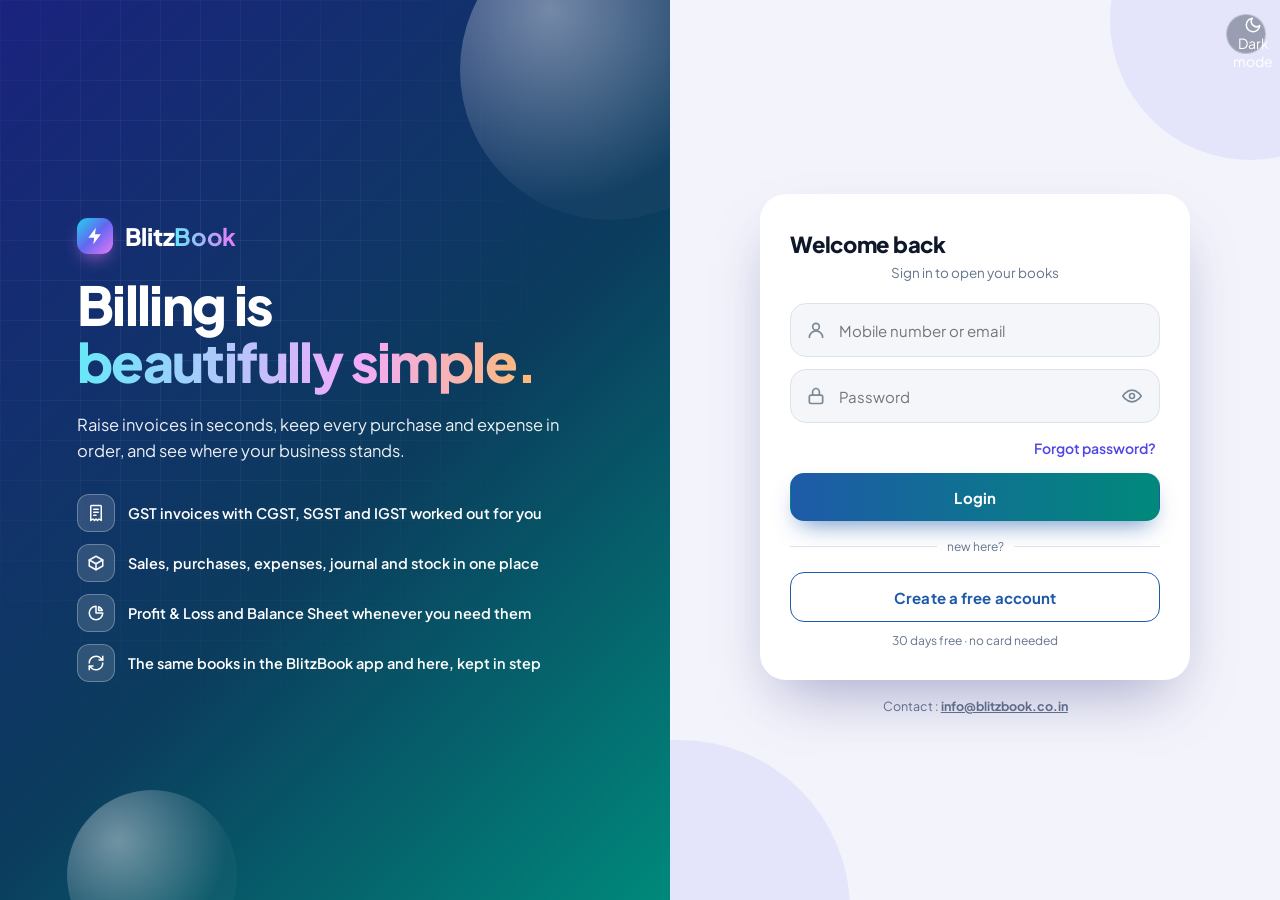
==== commit bfc014f6: "Publish portal 2.32 from fc201e8 (2026-11-14 06:30 UTC)" ====
--- a/index.html
+++ b/index.html
@@ -33,19 +33,47 @@
   <script src="js/sync.js"></script>
   <script src="js/print.js"></script>
   <script src="js/app.js"></script>
+  <script src="js/business.js"></script>
   <script src="js/invoice.js"></script>
   <script src="js/ledger.js"></script>
   <script src="js/money.js"></script>
+  <script src="js/currency.js"></script>
   <script src="js/reports.js"></script>
   <script src="js/gst.js"></script>
   <script src="js/migrate.js"></script>
   <script src="js/companies.js"></script>
+  <script src="js/licences.js"></script>
+  <script src="js/professional.js"></script>
   <script src="js/hr.js"></script>
+  <script src="js/aside.js"></script>
+  <script src="js/procure.js"></script>
+  <script src="js/inventory.js"></script>
+  <script src="js/manpower.js"></script>
+  <script src="js/hotel.js"></script>
+  <script src="js/modreports.js"></script>
+  <script src="js/mail.js"></script>
   <script>
     // The books are loaded from IndexedDB (moved out of localStorage the first time) before the portal starts
     Store.init().then(function () { App.start(); });
     // The offline shell (sw.js) needs http(s); opened as a file the portal simply runs without it
-    if ('serviceWorker' in navigator && /^https?:$/.test(location.protocol)) navigator.serviceWorker.register('sw.js').catch(function () { /* not available */ });
+    // A new version of the portal is looked for whenever the tab comes back into view; once it has taken over, a bar
+    // offers the reload that shows it (nothing is reloaded under the user's hands)
+    if ('serviceWorker' in navigator && /^https?:$/.test(location.protocol)) {
+      var hadWorker = !!navigator.serviceWorker.controller;
+      navigator.serviceWorker.register('sw.js', { updateViaCache: 'none' }).then(function (reg) {
+        document.addEventListener('visibilitychange', function () { if (!document.hidden) reg.update().catch(function () { /* offline */ }); });
+        setInterval(function () { reg.update().catch(function () { /* offline */ }); }, 30 * 60 * 1000);
+      }).catch(function () { /* not available */ });
+      navigator.serviceWorker.addEventListener('controllerchange', function () {
+        if (!hadWorker) { hadWorker = true; return; }
+        if (document.getElementById('bbUpdate')) return;
+        var bar = document.createElement('div'); bar.id = 'bbUpdate';
+        bar.style.cssText = 'position:fixed;left:50%;bottom:18px;transform:translateX(-50%);z-index:200;display:flex;gap:12px;align-items:center;padding:10px 14px;border-radius:14px;background:#1E1B4B;color:#fff;font-weight:600;font-size:14px;box-shadow:0 12px 40px -10px rgba(0,0,0,.5);max-width:92vw';
+        bar.innerHTML = '<span>BlitzBook has been updated.</span><button class="btn sm light" id="bbReload">Reload</button>';
+        document.body.appendChild(bar);
+        document.getElementById('bbReload').onclick = function () { location.reload(); };
+      });
+    }
   </script>
 </body>
 </html>
--- a/css/app.css
+++ b/css/app.css
@@ -45,6 +45,12 @@
 .cochip:hover { background: rgba(255,255,255,.18); }
 .cochip .avatar { width: 28px; height: 28px; border-radius: 50%; background: linear-gradient(135deg, #22D3EE, #6366F1); display: grid; place-items: center; font-weight: 800; font-size: 13px; flex: none; }
 .cochip .nm { overflow: hidden; text-overflow: ellipsis; white-space: nowrap; }
+/* Whose login this is, beside the company chip */
+.userchip { display: inline-flex; align-items: center; gap: 6px; min-width: 0; max-width: 190px; padding: 0 4px; color: rgba(255,255,255,.92); font-size: 12.5px; font-weight: 600; white-space: nowrap; }
+.userchip svg.ic { width: 16px; height: 16px; flex: none; }
+.userchip .nm { overflow: hidden; text-overflow: ellipsis; }
+/* A company's own logo in place of the BlitzBook mark */
+.brandmark img.cologo { display: block; height: 40px; max-width: 170px; object-fit: contain; background: #fff; border-radius: 10px; padding: 3px 8px; }
 .nav { order: 3; flex: 1 0 100%; position: relative; display: flex; gap: 4px; min-width: 0; margin: 0 -18px; padding: 0 18px 11px; overflow-x: auto; scrollbar-width: none; }
 .nav::-webkit-scrollbar { display: none; }
 .navlink { flex: none; display: inline-flex; align-items: center; gap: 7px; height: 38px; padding: 0 14px; border-radius: 999px; border: 1px solid transparent; background: transparent; color: rgba(255,255,255,.8); font-weight: 600; font-size: 13.5px; white-space: nowrap; cursor: pointer; transition: background .2s, color .2s, box-shadow .2s, transform .2s; }
@@ -64,7 +70,13 @@
 .navitem { display: block; width: 100%; text-align: left; padding: 9px 12px; border: 0; border-radius: 9px; background: none; color: inherit; font-size: 13.5px; font-weight: 600; cursor: pointer; white-space: nowrap; }
 .navitem:hover { background: var(--tint); color: var(--brand); }
 .navitem.active { background: var(--grad); color: #fff; }
-.navlink.dl { background: rgba(255,255,255,.1); }
+.navlink.dl { background: rgba(255,255,255,.1); width: 38px; padding: 0; justify-content: center; }
+.navlink.fxb { min-width: 38px; padding: 0 10px; justify-content: center; border-color: rgba(255,255,255,.22); font-weight: 700; }
+.navlink.fxb.on { background: rgba(52,211,153,.22); border-color: rgba(52,211,153,.85); color: #fff; }
+.navlink.bell { position: relative; width: 38px; padding: 0; justify-content: center; border-color: rgba(255,255,255,.22); }
+.navlink.bell.on { background: rgba(251,191,36,.22); border-color: rgba(251,191,36,.85); color: #fff; }
+.belln { position: absolute; top: -5px; right: -5px; min-width: 18px; height: 18px; padding: 0 5px; border-radius: 999px; background: #EF4444; color: #fff; font-size: 11px; font-weight: 700; line-height: 18px; text-align: center; box-shadow: 0 0 0 2px rgba(15,23,42,.6); }
+.belln.hidden { display: none; }
 .dlgroup { display: inline-flex; gap: 6px; }
 .navlink.dl:hover { background: rgba(103,232,249,.25); border-color: rgba(103,232,249,.8); }
 .navlink.logout:hover { background: rgba(248,113,113,.22); border-color: rgba(252,165,165,.7); }
@@ -82,7 +94,9 @@
 @media (max-width: 600px) {
   .appbar { padding: 0 12px; }
   .nav { margin: 0 -12px; padding: 0 12px 10px; }
-  .cochip { max-width: 170px; }
+  .cochip { max-width: 150px; }
+  .userchip { max-width: 96px; }
+  .brandmark img.cologo { height: 34px; max-width: 120px; }
   .navlink.logout, .navlink.dl { width: 38px; padding: 0; justify-content: center; }
   .navlink.logout span, .navlink.dl span { display: none; }
   .main { padding: 14px 12px 44px; }
@@ -144,15 +158,18 @@
 .tablewrap { overflow-x: auto; -webkit-overflow-scrolling: touch; background: #fff; border: 1px solid #fff; border-radius: 16px; box-shadow: var(--shadow); }
 .card .tablewrap, .modal .tablewrap { box-shadow: none; border-color: var(--border); }
 table.list { width: 100%; border-collapse: collapse; font-size: 13.5px; }
-table.list th { background: var(--thead); text-align: center; padding: 13px 14px; font-size: 11.5px; font-weight: 800; text-transform: uppercase; letter-spacing: .6px; color: #4338CA; border-bottom: 1px solid #E0E7FF; white-space: nowrap; }
-table.list td { padding: 12px 14px; border-bottom: 1px solid #EEF2F7; vertical-align: middle; text-align: center; }
+table.list th { background: var(--thead); text-align: left; padding: 13px 14px; font-size: 11.5px; font-weight: 800; text-transform: uppercase; letter-spacing: .6px; color: #4338CA; border-bottom: 1px solid #E0E7FF; white-space: nowrap; }
+table.list td { padding: 12px 14px; border-bottom: 1px solid #EEF2F7; vertical-align: middle; text-align: left; }
 table.list tbody tr { transition: background .15s; }
 table.list tbody tr:hover { background: #FAFAFF; }
 table.list tr:last-child td { border-bottom: 0; }
 table.list tr.total td { font-weight: 800; background: var(--tint); color: #312E81; }
-table.list .actions { white-space: nowrap; text-align: center; }
+table.list .actions { white-space: nowrap; text-align: right; }
 table.list .actions button { margin-left: 4px; }
-.num { text-align: center; white-space: nowrap; font-variant-numeric: tabular-nums; }
+.num { text-align: right; white-space: nowrap; font-variant-numeric: tabular-nums; }
+/* Grids of days keep their cells centred under the day headings */
+.attgrid th:not(:first-child), .attgrid td.day, .tsgrid th:not(:first-child), .tsgrid td:not(.left) { text-align: center; }
+.tsgrid td.num input, .attgrid td.num input { text-align: right; }
 .pill { display: inline-block; padding: 3px 10px; border-radius: 999px; font-size: 11.5px; font-weight: 700; background: #EEF2FF; color: #4338CA; }
 .pill.warn { background: #FFF7ED; color: #C2410C; }
 .pill.ok { background: #ECFDF5; color: var(--green); }
@@ -187,6 +204,11 @@
 .items .delbtn { width: 36px; height: 40px; border: 0; border-radius: 8px; background: transparent; color: var(--red); font-size: 18px; cursor: pointer; }
 .items .delbtn:hover { background: #FEF2F2; }
 .items .subline { font-size: 11px; color: var(--hint); padding: 0 4px 4px; }
+/* The staff sheet of a manpower and staffing invoice: a person a row */
+.items.staff .sl { width: 30px; } .items.staff .eid { width: 80px; } .items.staff .desg { width: 110px; } .items.staff .uqc { width: 76px; } .items.staff .qty { width: 62px; } .items.staff .rate { width: 78px; }
+.items.staff .ot { width: 54px; } .items.staff .otr { width: 66px; } .items.staff .tax { width: 94px; } .items.staff .adv { width: 78px; } .items.staff .del { width: 34px; }
+.items.staff input, .items.staff select { padding: 4px; } .items.staff .delbtn { width: 30px; }
+@media (min-width: 901px) { .items.staff { min-width: 880px; } }
 @media (max-width: 900px) {
   .items, .items tbody, .items tr, .items td { display: block; width: 100%; }
   .items thead { display: none; }
@@ -364,6 +386,8 @@
 .auth .chips span { font-size: 11.5px; font-weight: 700; color: #fff; padding: 6px 12px; border-radius: 14px; background: rgba(255,255,255,.18); border: 1px solid rgba(255,255,255,.35); }
 .auth .foot { color: rgba(255,255,255,.7); font-size: 12px; }
 .auth .chips, .auth .foot { display: none; }
+.auth .contact { font-size: 12.5px; color: var(--label); text-align: center; }
+.auth .contact a { color: inherit; font-weight: 700; }
 .terms-intro { font-size: 13.5px; color: var(--label); margin: 0 0 8px; }
 .terms-body { max-height: 42vh; overflow: auto; padding: 4px 12px 4px 0; border-top: 1px solid var(--line); border-bottom: 1px solid var(--line); }
 .terms-body h4 { margin: 12px 0 2px; font-size: 13.5px; color: #1E5AA8; }
@@ -377,7 +401,7 @@
 .auth .field { margin-bottom: 14px; }
 .auth .btn.block { min-height: 48px; font-size: 15px; border-radius: 14px; margin-top: 4px; }
 .auth .links { text-align: center; margin-top: 16px; display: flex; flex-direction: column; gap: 6px; }
-@media (max-width: 920px) { .auth { grid-template-columns: 1fr; } .auth-art { display: none; } .auth-pane { background: transparent; } .auth-brand { display: flex; } .auth-pane .orb { background: rgba(255,255,255,.12); } .auth .chips, .auth .foot { display: flex !important; } }
+@media (max-width: 920px) { .auth { grid-template-columns: 1fr; } .auth-art { display: none; } .auth-pane { background: transparent; } .auth-brand { display: flex; } .auth-pane .orb { background: rgba(255,255,255,.12); } .auth .chips, .auth .foot { display: flex !important; } .auth .contact { color: rgba(255,255,255,.9); } }
 
 /* ---------- reports */
 .kv { display: grid; grid-template-columns: 1fr auto; gap: 7px 0; font-size: 14px; }
@@ -423,7 +447,7 @@
 @media (max-width: 600px) { .syncchip { padding: 0 10px; } .syncchip span { display: none; } }
 .main.still > * { animation: none; }
 .hint.red { color: var(--red); } .hint.green { color: var(--green); }
-.kv .sub { display: inline-block; width: 20px; }
+.kv .sub, table.list .sub { display: inline-block; width: 20px; }
 .qbar { display: flex; gap: 8px; align-items: center; margin-bottom: 10px; }
 .qbar input { flex: 1; }
 .qbar .btn { min-height: 44px; }
@@ -445,13 +469,41 @@
 .qstep button { width: 34px; height: 34px; border: 0; border-radius: 8px; color: #fff; font-size: 18px; font-weight: 700; line-height: 1; cursor: pointer; background: var(--green); }
 .qstep button:first-child { background: var(--red); }
 .qstep input { width: 52px; min-height: 34px; padding: 2px 4px; text-align: center; border-radius: 8px; }
-.previews { display: grid; grid-template-columns: 1fr 1fr; gap: 14px; margin: 10px 0 14px; }
+/* A restaurant's menu: categories down the side, the dishes of each under its heading (a row of chips on a phone) */
+.menu2 { display: grid; grid-template-columns: 190px minmax(0, 1fr); gap: 12px; }
+.mcats { display: flex; flex-direction: column; gap: 4px; max-height: 50vh; overflow-y: auto; scrollbar-width: thin; }
+.mcats button { display: flex; align-items: center; justify-content: space-between; gap: 8px; flex: none; padding: 10px 12px; border: 0; border-left: 3px solid transparent; border-radius: 8px; background: none; color: var(--label); font: inherit; font-size: 13.5px; font-weight: 600; text-align: left; cursor: pointer; }
+.mcats button.on { background: #FFF7ED; border-left-color: #EA580C; color: #C2410C; }
+.mcats button i { flex: none; min-width: 22px; padding: 1px 6px; border-radius: 10px; font-style: normal; font-size: 11.5px; font-weight: 700; text-align: center; background: rgba(100,116,139,.14); }
+.mcats button i.has { background: var(--green); color: #fff; }
+.msecs { position: relative; max-height: 50vh; overflow-y: auto; scrollbar-width: thin; }
+.msec h4 { position: sticky; top: 0; z-index: 1; display: flex; align-items: center; gap: 6px; margin: 0; padding: 8px 4px; font-size: 14.5px; font-weight: 800; color: var(--ink); background: #fff; }
+.msec h4 span { color: var(--label); font-weight: 600; font-size: 12px; }
+.mitem { display: flex; align-items: center; justify-content: space-between; gap: 10px; padding: 9px 8px; border-bottom: 1px dashed var(--border); cursor: pointer; }
+.mitem:hover { background: rgba(100,116,139,.07); }
+.mitem.on { background: #F0FDF4; }
+.mitem .qname { flex: 1; }
+.madd, .mstep { flex: none; width: 88px; height: 34px; border-radius: 9px; font-weight: 800; font-size: 13px; }
+.madd { border: 1px solid var(--green); background: #fff; color: var(--green); letter-spacing: .5px; cursor: pointer; }
+.mstep { display: flex; align-items: center; background: var(--green); color: #fff; }
+.mstep button { flex: none; width: 30px; height: 34px; border: 0; background: none; color: #fff; font-size: 18px; font-weight: 700; line-height: 1; cursor: pointer; }
+.mstep b { flex: 1; text-align: center; }
+@media (max-width: 760px) {
+  .menu2 { grid-template-columns: minmax(0, 1fr); gap: 6px; }
+  .mcats { flex-direction: row; max-height: none; overflow-x: auto; overflow-y: hidden; padding-bottom: 4px; }
+  .mcats button { border-left: 0; border-bottom: 3px solid transparent; }
+  .mcats button.on { border-bottom-color: #EA580C; }
+  .msecs { max-height: 46vh; }
+}
+.previews { display: grid; grid-template-columns: repeat(3, 1fr); gap: 14px; margin: 10px 0 14px; }
+.pv .pvname { display: block; margin-top: 8px; font-weight: 800; font-size: 13px; color: var(--ink); }
 .pv { display: block; min-width: 0; border: 2px solid var(--border); border-radius: 14px; padding: 8px; cursor: pointer; background: #F8FAFC; }
 .pv.on { border-color: var(--green); background: #F0FDF4; }
 .pv .frame { display: block; width: 100%; min-width: 0; aspect-ratio: 794 / 1123; overflow: hidden; contain: layout; border-radius: 8px; background: #fff; box-shadow: 0 1px 4px rgba(15,23,42,.15); }
 .pv iframe { display: block; width: 794px; height: 1123px; border: 0; transform-origin: 0 0; transform: scale(var(--pvs, .42)); pointer-events: none; }
 .pv .pick { display: flex; align-items: center; gap: 8px; margin-top: 8px; font-weight: 700; color: var(--label); }
 .pv.on .pick { color: var(--green); }
+@media (max-width: 1100px) { .previews { grid-template-columns: 1fr 1fr; } }
 @media (max-width: 760px) { .previews { grid-template-columns: 1fr; } }
 .jl div { white-space: nowrap; } .jl .cr { padding-left: 22px; }
 .items input.auto { color: #4338CA; font-weight: 700; }
@@ -536,6 +588,10 @@
 :root[data-theme="dark"] .qsum { background: rgba(52,211,153,.12); border-color: rgba(52,211,153,.35); color: var(--green); }
 :root[data-theme="dark"] .qitem { background: var(--field); }
 :root[data-theme="dark"] .qitem.on { background: rgba(52,211,153,.1); }
+:root[data-theme="dark"] .msec h4 { background: var(--card); }
+:root[data-theme="dark"] .mitem.on { background: rgba(52,211,153,.1); }
+:root[data-theme="dark"] .madd { background: transparent; }
+:root[data-theme="dark"] .mcats button.on { background: rgba(234,88,12,.16); color: #FDBA74; }
 :root[data-theme="dark"] .pv { background: var(--field); }
 :root[data-theme="dark"] .pv.on { background: rgba(52,211,153,.1); }
 :root[data-theme="dark"] .items tr { background: var(--card); }
@@ -553,9 +609,14 @@
 .attgrid th.off { color: var(--red); }
 .attgrid .att { display: inline-block; min-width: 24px; padding: 2px 4px; border-radius: 6px; font-size: 11px; font-weight: 800; text-align: center; background: #ECFDF5; color: var(--green); }
 .attgrid .att.A { background: #FEF2F2; color: var(--red); }
-.attgrid .att.L { background: #FFF7ED; color: #C2410C; }
+.attgrid .att.L, .attgrid .att.HL { background: #FFF7ED; color: #C2410C; }
 .attgrid .att.HD { background: #FEFCE8; color: #A16207; }
 .attgrid .att.W, .attgrid .att.H { background: var(--tint); color: var(--brand); }
+.attgrid .att.NA { background: transparent; color: var(--label); font-weight: 400; }
+.attgrid td.day .small { font-size: 10px; line-height: 1.2; }
+.joinnote { display: flex; gap: 10px; align-items: flex-start; padding: 10px 12px; border-radius: 12px; background: var(--tint); color: var(--text); font-size: 13.5px; line-height: 1.45; margin-bottom: 14px; text-align: left; }
+.joinnote svg.ic { width: 18px; height: 18px; flex: none; color: var(--brand); margin-top: 1px; }
+.attgrid .miss { color: var(--red); font-size: 11px; line-height: 1.1; }
 .tsgrid th.off { color: var(--red); }
 .tsgrid td { padding: 4px 4px; }
 .chip.tap:hover { background: rgba(255,255,255,.3); }
@@ -614,3 +675,85 @@
 .wc-name { font-weight: 800; font-size: 16px; } .wc-state { font-size: 13px; opacity: .94; }
 .wc-you .btn { min-height: 44px; padding: 8px 22px; font-size: 14.5px; }
 @media (max-width: 640px) { .inv-hero, .wc-hero { padding: 16px; border-radius: 18px; } .inv-hero .ih-total { width: 100%; text-align: left; } .wc-time { font-size: 36px; } }
+
+/* ---- Recent panel (js/aside.js): a sticky column on the right of every screen; a drawer under 1100px ---- */
+.body { display: flex; justify-content: center; align-items: flex-start; }
+.body > .main { flex: 1 1 1240px; min-width: 0; }
+.aside { flex: 0 0 296px; width: 296px; position: sticky; top: 74px; max-height: calc(100vh - 86px); margin: 22px 18px 56px 0; display: flex; flex-direction: column; background: var(--card); border: 1px solid #fff; border-radius: var(--radius); box-shadow: var(--shadow); overflow: hidden; animation: rise .4s cubic-bezier(.2,.7,.2,1) both; }
+.aside-off .aside { display: none; }
+.as-hd { display: flex; align-items: center; justify-content: space-between; gap: 8px; padding: 11px 10px 11px 16px; background: linear-gradient(90deg, #EEF2FF, #FAF5FF 60%, #FFF1F7); border-bottom: 1px solid #E9E7FB; }
+.as-title { display: inline-flex; align-items: center; gap: 7px; font-size: 12.5px; font-weight: 800; letter-spacing: .6px; text-transform: uppercase; color: #3730A3; }
+.as-title svg.ic { width: 16px; height: 16px; }
+.as-tools { display: inline-flex; gap: 2px; }
+.as-ic { width: 30px; height: 30px; border: 0; border-radius: 9px; background: none; color: #4338CA; font-size: 18px; line-height: 1; cursor: pointer; display: grid; place-items: center; }
+.as-ic svg.ic { width: 16px; height: 16px; }
+.as-ic:hover { background: rgba(99,102,241,.14); }
+.as-body { overflow-y: auto; padding: 10px; scrollbar-width: thin; }
+.as-sec { margin: 0 0 10px; padding: 6px 6px 8px; border: 1px solid var(--border); border-radius: 12px; background: var(--card); }
+.as-sec:last-child { margin-bottom: 0; }
+.as-sec h4 { display: flex; align-items: center; gap: 6px; margin: 4px 8px 6px; font-size: 11.5px; font-weight: 800; letter-spacing: .4px; text-transform: uppercase; color: var(--label); }
+.as-sec h4 svg.ic { width: 14px; height: 14px; }
+.as-row { display: grid; grid-template-columns: 1fr auto; column-gap: 8px; width: 100%; text-align: left; padding: 8px 8px; border: 0; border-radius: 10px; background: none; color: var(--text); cursor: pointer; font: inherit; transition: background .15s, transform .15s; }
+.as-row:hover { background: var(--tint); transform: translateX(2px); }
+.as-row .as-t { font-size: 13px; font-weight: 700; color: var(--ink); white-space: nowrap; overflow: hidden; text-overflow: ellipsis; }
+.as-row .as-r { font-size: 12px; font-weight: 700; color: var(--brand); white-space: nowrap; }
+.as-empty { padding: 8px 10px 10px; font-size: 12px; color: var(--label); }
+.aside-fab { position: fixed; right: 16px; bottom: 18px; z-index: 25; display: inline-flex; align-items: center; gap: 7px; height: 40px; padding: 0 16px 0 12px; border: 0; border-radius: 999px; background: var(--grad); color: #fff; font: inherit; font-size: 13px; font-weight: 700; cursor: pointer; box-shadow: 0 10px 24px -8px rgba(79,70,229,.7); }
+.aside-fab svg.ic { width: 16px; height: 16px; }
+.aside-fab:hover { filter: brightness(1.08); }
+@media (max-width: 1099px) {
+  .body { display: block; }
+  .aside { position: fixed; top: 0; right: 0; bottom: 0; width: min(320px, 88vw); max-height: none; margin: 0; border-radius: 0; z-index: 70; transform: translateX(105%); transition: transform .25s ease; box-shadow: var(--shadow-lg); animation: none; display: flex; }
+  .aside-off .aside { display: flex; }
+  .aside.open { transform: none; }
+}
+@media print { .aside, .aside-fab { display: none !important; } .body { display: block; } }
+:root[data-theme="dark"] .aside { background: var(--card); border-color: var(--line); }
+:root[data-theme="dark"] .as-sec { border-color: var(--line); background: #10152B; }
+:root[data-theme="dark"] .as-hd { background: linear-gradient(90deg, #1B2142, #221B45 60%, #2A1B3A); border-bottom-color: var(--line); }
+:root[data-theme="dark"] .as-title, :root[data-theme="dark"] .as-ic { color: var(--head-text); }
+:root[data-theme="dark"] .as-ic:hover { background: rgba(129,140,248,.18); }
+
+/* ---------- inventory overview: the figures in a row of cards */
+.kpis { display: grid; grid-template-columns: repeat(6, 1fr); gap: 12px; margin-bottom: 14px; }
+.kpi { min-width: 0; padding: 14px 16px; border-radius: 16px; background: #fff; border: 1px solid var(--line, #E5E7EB); border-left: 4px solid var(--brand); }
+.kpi.tap { cursor: pointer; transition: transform .15s, box-shadow .15s; }
+.kpi.tap:hover { transform: translateY(-2px); box-shadow: 0 14px 26px -18px rgba(30, 27, 75, .55); }
+.kpi.warn { border-left-color: #EA580C; } .kpi.bad { border-left-color: var(--red); }
+.kpi .k { font-size: 11.5px; color: var(--label); font-weight: 800; text-transform: uppercase; letter-spacing: .6px; }
+.kpi .v { font-size: 22px; font-weight: 800; color: var(--ink); margin: 2px 0; white-space: nowrap; overflow: hidden; text-overflow: ellipsis; font-variant-numeric: tabular-nums; }
+.kpi .s { font-size: 12px; color: var(--label); white-space: nowrap; overflow: hidden; text-overflow: ellipsis; }
+@media (max-width: 1100px) { .kpis { grid-template-columns: repeat(3, 1fr); } }
+@media (max-width: 640px) { .kpis { grid-template-columns: repeat(2, 1fr); gap: 8px; } .kpi { padding: 10px 12px; } .kpi .v { font-size: 18px; } }
+
+/* Professionals as a preview (no Professional licence): nothing is selected, copied or printed */
+.nocopy, .nocopy * { -webkit-user-select: none; user-select: none; }
+.nocopy input, .nocopy textarea, .nocopy select { -webkit-user-select: text; user-select: text; }
+@media print { .nocopy { display: none !important; } }
+/* The project report on screen: the unit's line above every annexure, the few lines above a table */
+.prhead { text-align: center; font-weight: 800; margin: 2px 0 10px; text-decoration: underline; }
+table.prpre { margin: 0 0 8px; } table.prpre td { padding: 2px 16px 2px 0; }
+/* The projections on the screen are set in Calibri, as the printed report is */
+#prBody .prhead, #prBody table.prt, #prBody table.prpre, #prBody .section-title, #prSummary table.prt { font-family: Calibri, Carlito, "Segoe UI", Arial, sans-serif; }
+#prBody table.prt th, #prBody table.prt td, #prSummary table.prt th, #prSummary table.prt td { font-size: 14.5px; }
+#prBody table.prt tr.grp td { background: rgba(31,56,100,.09); } #prBody table.prt tr.total td { border-top: 1.5px solid currentColor; }
+
+/* ---------- wide tables: a scroll bar that stays in view, and the first and last columns pinned */
+.tablewrap[data-rail] { scrollbar-width: none; }
+.tablewrap[data-rail]::-webkit-scrollbar { display: none; }
+.hrail { position: sticky; bottom: 6px; z-index: 6; height: 18px; margin: 6px 0 12px; background: #E0E7FF; border: 1px solid #C7D2FE; border-radius: 9px; box-shadow: 0 6px 16px -6px rgba(30,27,75,.45); cursor: pointer; touch-action: none; user-select: none; }
+.hrail .hthumb { position: absolute; top: 2px; left: 0; height: 12px; min-width: 48px; border-radius: 6px; background: #6366F1; cursor: grab; touch-action: none; }
+.hrail .hthumb:hover, .hrail.drag .hthumb { background: #4338CA; }
+.hrail.drag .hthumb { cursor: grabbing; }
+:root[data-theme="dark"] .hrail { background: #182040; border-color: var(--line); }
+:root[data-theme="dark"] .hrail .hthumb { background: #818CF8; }
+@media (min-width: 761px) {
+  .tablewrap.pin table.list th:first-child, .tablewrap.pin table.list td:first-child { position: sticky; left: 0; z-index: 2; background: #fff; box-shadow: 10px 0 12px -10px rgba(30,27,75,.22); }
+  .tablewrap.pin table.list td.actions, .tablewrap.pin table.list th:last-child { position: sticky; right: 0; z-index: 2; background: #fff; box-shadow: -10px 0 12px -10px rgba(30,27,75,.22); }
+  .tablewrap.pin table.list th:first-child, .tablewrap.pin table.list th:last-child { background: var(--thead); }
+  .tablewrap.pin table.list tbody tr:hover td:first-child, .tablewrap.pin table.list tbody tr:hover td.actions { background: #FAFAFF; }
+  .tablewrap.pin table.list td.actions { white-space: normal; min-width: 232px; max-width: 300px; }
+  .tablewrap.pin table.list td.actions button { margin: 2px 0 2px 4px; }
+  :root[data-theme="dark"] .tablewrap.pin table.list td:first-child, :root[data-theme="dark"] .tablewrap.pin table.list td.actions { background: var(--card); }
+  :root[data-theme="dark"] .tablewrap.pin table.list tbody tr:hover td:first-child, :root[data-theme="dark"] .tablewrap.pin table.list tbody tr:hover td.actions { background: #182040; }
+}
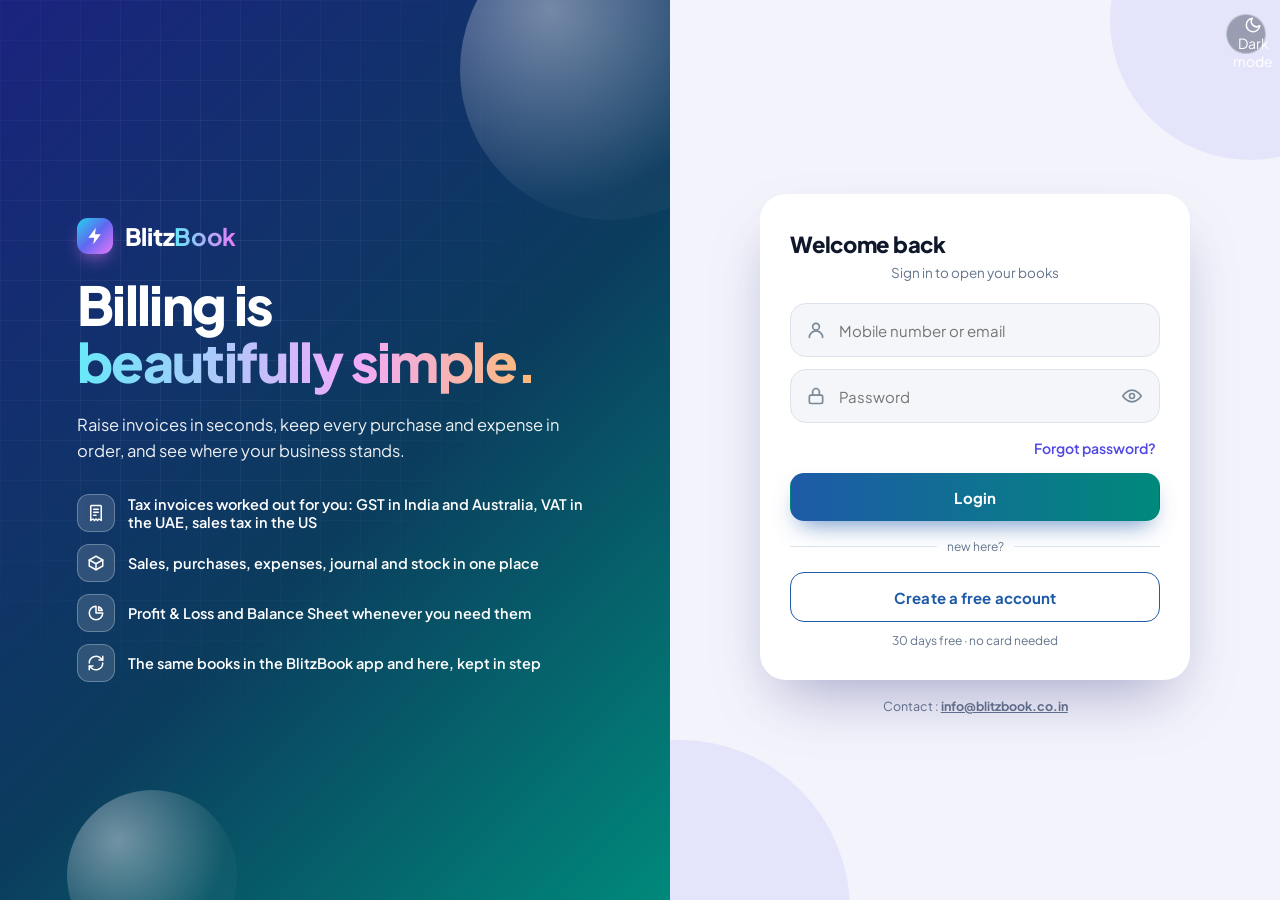
==== commit 13de6c2a: "Publish portal 2.39 from fcfc439 (2026-11-20 17:56 UTC)" ====
--- a/index.html
+++ b/index.html
@@ -39,6 +39,7 @@
   <script src="js/money.js"></script>
   <script src="js/currency.js"></script>
   <script src="js/reports.js"></script>
+  <script src="js/bank.js"></script>
   <script src="js/gst.js"></script>
   <script src="js/migrate.js"></script>
   <script src="js/companies.js"></script>
@@ -50,8 +51,12 @@
   <script src="js/inventory.js"></script>
   <script src="js/manpower.js"></script>
   <script src="js/hotel.js"></script>
+  <script src="js/rental.js"></script>
   <script src="js/modreports.js"></script>
   <script src="js/mail.js"></script>
+  <script src="js/shortcuts.js"></script>
+  <script src="js/settings.js"></script>
+  <script src="js/region.js"></script>
   <script>
     // The books are loaded from IndexedDB (moved out of localStorage the first time) before the portal starts
     Store.init().then(function () { App.start(); });
--- a/css/app.css
+++ b/css/app.css
@@ -757,3 +757,176 @@
   :root[data-theme="dark"] .tablewrap.pin table.list td:first-child, :root[data-theme="dark"] .tablewrap.pin table.list td.actions { background: var(--card); }
   :root[data-theme="dark"] .tablewrap.pin table.list tbody tr:hover td:first-child, :root[data-theme="dark"] .tablewrap.pin table.list tbody tr:hover td.actions { background: #182040; }
 }
+/* Bank statement (js/bank.js): the type and party of a line on its right, the pending invoices of the party under it */
+table.list.bank select { min-height: 36px; min-width: 150px; max-width: 240px; }
+table.list.bank .bkdesc { display: inline-block; max-width: 340px; white-space: normal; word-break: break-word; }
+table.list.bank tr.bkposted td { background: rgba(16,185,129,.05); }
+table.list.bank tr.bkbills > td { text-align: left; padding: 10px 14px 12px 22px; background: #FFFBEB; border-left: 4px solid #F59E0B; }
+table.list.bank tr.bkbills.none > td { padding: 6px 14px 8px 22px; }
+table.list.bank .bkhd { font-size: 12.5px; margin-bottom: 6px; }
+table.list.bank .bklist { display: flex; flex-direction: column; gap: 4px; max-width: 760px; margin-bottom: 6px; }
+table.list.bank .bkbill { display: flex; align-items: center; gap: 12px; padding: 5px 10px; border: 1px solid #FDE68A; border-radius: 10px; background: #fff; cursor: pointer; font-size: 13px; }
+table.list.bank .bkbill.on { background: #FEF3C7; border-color: #F59E0B; font-weight: 600; }
+table.list.bank .bkbill .due { margin-left: auto; font-variant-numeric: tabular-nums; }
+table.list.bank .bkbill input[type=checkbox] { width: 18px; height: 18px; min-height: 0; flex: none; }
+table.list.bank .bkbill input[type=number] { width: 120px; min-height: 32px; text-align: right; flex: none; }
+:root[data-theme="dark"] table.list.bank tr.bkbills > td { background: #2A2410; border-left-color: #B45309; }
+:root[data-theme="dark"] table.list.bank .bkbill { background: var(--field); border-color: #5B4A1A; }
+:root[data-theme="dark"] table.list.bank .bkbill.on { background: #3B3110; border-color: #B45309; }
+@media (max-width: 760px) { table.list.cards.bank tr.bkbills { border-bottom: 8px solid var(--bg); padding: 0; } table.list.cards.bank tr.bkpending:has(+ tr.bkbills) { border-bottom: 0; } table.list.cards.bank tr.bkbills > td { display: block; } table.list.cards.bank tr.bkbills > td::before { content: none; } table.list.bank select { max-width: 62vw; } table.list.cards.bank td.num:empty { display: none; } table.list.cards.bank td[data-l="Party / Account"] > div { flex-basis: 100%; } table.list.cards.bank td[data-l="Party / Account"] { flex-wrap: wrap; } table.list.bank .bkbill { flex-wrap: wrap; gap: 6px 10px; } table.list.bank .bkbill input[type=number] { width: 104px; } }
+/* Arrange and Sort beside the other dashboard headings (Recent products, At a glance) (js/app.js) */
+.recent button, .stats .stat { user-select: none; -webkit-user-select: none; }
+.recent.arrange button, .stats.arrange .stat { touch-action: none; cursor: grab; border-style: dashed; border-color: #C7D2FE; animation: wiggle .5s ease-in-out infinite alternate; }
+.recent.arrange button:nth-child(odd), .stats.arrange .stat:nth-child(odd) { animation-direction: alternate-reverse; }
+.recent button.dragging, .stats .stat.dragging { cursor: grabbing; animation: none; transform: scale(1.04); border-color: var(--brand); z-index: 2; pointer-events: none; }
+/* The × that takes a tile, a card or a product off the dashboard: only in Arrange mode (js/app.js) */
+.dash-x { display: none; align-items: center; justify-content: center; width: 24px; height: 24px; border-radius: 50%; background: #DC2626; color: #fff; font-size: 16px; font-weight: 800; line-height: 1; cursor: pointer; box-shadow: 0 2px 6px rgba(220,38,38,.35); touch-action: manipulation; }
+.tiles.dash.arrange .dash-x, .stats.arrange .dash-x { display: flex; position: absolute; top: 6px; right: 6px; z-index: 3; }
+.recent.arrange .dash-x { display: inline-flex; width: 18px; height: 18px; font-size: 13px; margin-left: 8px; vertical-align: middle; }
+.dash-x:hover { background: #B91C1C; }
+/* A list's column headings sort it: a click sorts by that column, again the other way (js/app.js) */
+table.list th.sortable { cursor: pointer; user-select: none; -webkit-user-select: none; }
+table.list th.sortable:hover { color: var(--brand); }
+table.list th.sortable::after { content: '⇅'; margin-left: 5px; opacity: .35; font-size: 11px; }
+table.list th.sortable.asc::after { content: '▲'; opacity: .9; font-size: 9px; }
+table.list th.sortable.desc::after { content: '▼'; opacity: .9; font-size: 9px; }
+
+/* Column widths: a grip at the right edge of every column heading (TableCols, app.js). A table whose widths were set
+   keeps them (fixed layout): long text wraps inside its column, figures are cut with an ellipsis. */
+table.list thead th { position: relative; }
+table.list th .colgrip { position: absolute; top: 0; right: 0; width: 11px; height: 100%; cursor: col-resize; touch-action: none; z-index: 3; user-select: none; -webkit-user-select: none; }
+table.list th .colgrip::after { content: ''; position: absolute; top: 24%; bottom: 24%; right: 0; width: 2px; border-radius: 2px; background: #C7D2FE; }
+table.list th .colgrip:hover::after, table.list th .colgrip.on::after { top: 8%; bottom: 8%; width: 4px; background: #6366F1; }
+@media (pointer: coarse) { table.list th .colgrip { width: 24px; } }
+body.colsizing { cursor: col-resize; user-select: none; -webkit-user-select: none; }
+table.list.sized th, table.list.sized td { overflow: hidden; text-overflow: ellipsis; min-width: 0 !important; max-width: none; }
+table.list.sized td { white-space: normal; overflow-wrap: anywhere; }
+table.list.sized td.num, table.list.sized th { white-space: nowrap; }
+table.list.sized .bkdesc { max-width: 100%; }
+:root[data-theme="dark"] table.list th .colgrip::after { background: #3B4A80; }
+@media print { .colgrip { display: none; } }
+
+/* Company profile: the further bank accounts, a block each */
+.bankrow { border: 1px solid var(--border); border-radius: 12px; padding: 10px 12px 4px; margin-top: 10px; background: rgba(99,102,241,.03); }
+.bankrow .bankhd { display: flex; align-items: center; justify-content: space-between; margin-bottom: 6px; }
+
+/* Project report: the bank's norms, and under a ratio outside its norm the changes that bring it within */
+.prway { display: flex; align-items: center; justify-content: space-between; gap: 14px; padding: 10px 12px; margin-top: 6px; border: 1px solid var(--border); border-left: 4px solid #10B981; border-radius: 10px; }
+.prway .small { margin-top: 3px; }
+.prway .btn { flex: none; }
+@media (max-width: 760px) { .prway { flex-direction: column; align-items: stretch; } }
+
+/* ---- shortcuts of one's own (js/shortcuts.js): the pinned row in the Company Profile, the keys, the editor */
+kbd { display: inline-block; min-width: 22px; padding: 2px 7px; border: 1px solid var(--border); border-bottom-width: 2px; border-radius: 6px; background: var(--tint); font: 700 12px/1.4 ui-monospace, SFMono-Regular, Menlo, Consolas, monospace; text-align: center; color: var(--ink); }
+.field label .tilehint { margin-left: 8px; font-weight: 600; } .field label .tilehint .link { padding: 2px 4px; font-size: 12.5px; }
+.sc-row { display: flex; flex-wrap: wrap; gap: 8px; padding: 2px 2px 8px; }
+.sc-row button { display: inline-flex; align-items: center; gap: 8px; background: #fff; border: 1px solid #E0E7FF; border-radius: 999px; padding: 8px 14px; cursor: pointer; font-size: 13px; font-weight: 700; color: #3730A3; box-shadow: 0 1px 2px rgba(15,23,42,.04); transition: transform .15s, background .15s, color .15s; }
+.sc-row button:hover { background: var(--brand); border-color: var(--brand); color: #fff; transform: translateY(-2px); }
+.sc-row .sc-k { font: 700 11px/1 ui-monospace, SFMono-Regular, Menlo, Consolas, monospace; padding: 3px 6px; border-radius: 6px; background: rgba(99,102,241,.12); }
+.sc-row button:hover .sc-k { background: rgba(255,255,255,.22); }
+.sc-cap { margin: 10px 0 6px; padding: 18px; border: 2px dashed var(--border); border-radius: 14px; text-align: center; font-size: 18px; font-weight: 800; }
+.sc-cap kbd { font-size: 16px; padding: 4px 10px; }
+.sc-list td { vertical-align: middle; } .sc-list input.scName { min-height: 34px; }
+.sc-help td { padding: 9px 10px; }
+/* ---- AI access: one tab per assistant with its set-up steps (js/app.js, CONNECTORS) */
+.contabs { display: flex; flex-wrap: wrap; gap: 8px; margin-bottom: 12px; }
+.contabs button { display: flex; flex-direction: column; align-items: flex-start; gap: 1px; padding: 8px 14px; border: 1px solid var(--border); border-radius: 12px; background: #fff; cursor: pointer; text-align: left; color: var(--ink); transition: border-color .15s, background .15s; }
+.contabs button b { font-size: 14px; } .contabs button span { font-size: 11px; color: var(--label); }
+.contabs button:hover { border-color: var(--brand); }
+.contabs button.sel { border-color: var(--brand); background: #F5F3FF; box-shadow: inset 0 0 0 1px var(--brand); }
+.consteps { margin: 0 0 10px 20px; padding: 0; line-height: 1.6; font-size: 14px; }
+.consnip { margin: 0 0 10px; border: 1px solid var(--border); border-radius: 12px; overflow: hidden; }
+.consnip .lb { display: flex; align-items: center; justify-content: space-between; gap: 8px; padding: 6px 10px; font-size: 12px; font-weight: 700; color: var(--label); background: var(--thead); }
+.consnip pre { margin: 0; padding: 10px 12px; font: 12.5px/1.5 ui-monospace, SFMono-Regular, Menlo, Consolas, monospace; white-space: pre-wrap; word-break: break-all; max-height: 220px; overflow: auto; }
+:root[data-theme="dark"] .sc-row button, :root[data-theme="dark"] .contabs button { background: var(--card); border-color: var(--line); color: #C7D2FE; }
+:root[data-theme="dark"] .contabs button.sel { background: var(--tint); }
+
+/* ---- registration: the country beside the mobile number */
+.auth .ccrow { display: flex; gap: 8px; align-items: flex-start; }
+.auth .ccrow .ifield { flex: 1; min-width: 0; }
+.auth .ccrow select { flex: 0 0 42%; max-width: 190px; min-height: 54px; padding: 12px 10px; border-radius: 16px; background: #F4F6F9; border: 1px solid #DDE3EA; font-size: 14px; color: inherit; }
+.auth .ccrow select:focus { background: #fff; border-color: #1E5AA8; box-shadow: 0 0 0 4px rgba(30,90,168,.14); outline: 0; }
+:root[data-theme="dark"] .auth .ccrow select { background: var(--bg); border-color: var(--line); color: var(--ink); }
+
+/* ---------- icon buttons: an action as an icon alone, its name on hover (UI.ibtn and Tip in js/app.js) */
+.ibtns { display: inline-flex; flex-wrap: nowrap; gap: 6px; justify-content: flex-end; }
+.ibtn { display: inline-grid; place-items: center; width: 34px; height: 34px; flex: none; padding: 0; border-radius: 10px; border: 1px solid #C7D2FE; background: #fff; color: var(--brand); cursor: pointer; box-shadow: 0 1px 2px rgba(15,23,42,.05); transition: background .15s, color .15s, border-color .15s, transform .15s; }
+.ibtn svg.ic { width: 17px; height: 17px; }
+.ibtn:hover { background: var(--tint); transform: translateY(-1px); }
+.ibtn:focus-visible { outline: 2px solid var(--brand); outline-offset: 2px; }
+.ibtn.primary { background: linear-gradient(135deg, #4F46E5, #7C3AED); border-color: transparent; color: #fff; box-shadow: 0 8px 16px -8px rgba(79,70,229,.8); }
+.ibtn.primary:hover { filter: brightness(1.08); }
+.ibtn.danger { color: var(--red); border-color: #FECACA; }
+.ibtn.danger:hover { background: var(--red); border-color: var(--red); color: #fff; }
+.ibtn:disabled { opacity: .45; cursor: not-allowed; transform: none; }
+table.list .actions .ibtn { margin-left: 0; }
+.tip { position: fixed; z-index: 300; max-width: 260px; padding: 6px 10px; border-radius: 8px; background: #0F172A; color: #fff; font-size: 12px; font-weight: 600; line-height: 1.35; pointer-events: none; opacity: 0; box-shadow: 0 10px 24px -10px rgba(15,23,42,.7); }
+.tip.show { opacity: 1; transition: opacity .12s ease .25s; }
+.tip::after { content: ""; position: absolute; left: 50%; top: 100%; margin-left: -5px; border: 5px solid transparent; border-top-color: #0F172A; }
+.tip.below::after { top: auto; bottom: 100%; border-top-color: transparent; border-bottom-color: #0F172A; }
+:root[data-theme="dark"] .ibtn { background: var(--card); border-color: var(--input-border); color: #A5B4FC; }
+:root[data-theme="dark"] .ibtn:hover { background: var(--tint); }
+:root[data-theme="dark"] .ibtn.primary { background: linear-gradient(135deg, #4F46E5, #7C3AED); border-color: transparent; color: #fff; }
+:root[data-theme="dark"] .ibtn.danger { color: var(--red); border-color: #7F1D1D; }
+:root[data-theme="dark"] .ibtn.danger:hover { background: #B91C1C; border-color: #B91C1C; color: #fff; }
+:root[data-theme="dark"] .tip { background: #E2E8F0; color: #0F172A; }
+:root[data-theme="dark"] .tip::after { border-top-color: #E2E8F0; }
+:root[data-theme="dark"] .tip.below::after { border-top-color: transparent; border-bottom-color: #E2E8F0; }
+@media (max-width: 760px) { table.list.cards td.actions .ibtns { width: 100%; justify-content: flex-end; flex-wrap: wrap; } .ibtn { width: 40px; height: 40px; } }
+
+/* ---------- Settings: the gear of the top bar, the strip of sections, the cards of the general page (js/settings.js) */
+.navlink.gear { width: 38px; padding: 0; justify-content: center; border-color: rgba(255,255,255,.22); }
+.navlink.gear svg.ic { transition: transform .4s ease; }
+.navlink.gear:hover svg.ic { transform: rotate(60deg); }
+.setnav { display: flex; gap: 6px; padding: 5px; margin: 0 0 16px; overflow-x: auto; -webkit-overflow-scrolling: touch; background: #fff; border: 1px solid var(--border); border-radius: 14px; box-shadow: var(--shadow); scrollbar-width: none; }
+.setnav::-webkit-scrollbar { display: none; }
+.setnav button { flex: none; display: inline-flex; align-items: center; gap: 7px; height: 36px; padding: 0 13px; border: 0; border-radius: 10px; background: none; color: var(--label); font: inherit; font-size: 13.5px; font-weight: 700; white-space: nowrap; cursor: pointer; transition: background .15s, color .15s; }
+.setnav button svg.ic { width: 16px; height: 16px; }
+.setnav button:hover { background: var(--tint); color: var(--brand); }
+.setnav button.sel { background: var(--grad); color: #fff; box-shadow: 0 8px 18px -10px rgba(124,58,237,.9); }
+.setgrid { display: grid; grid-template-columns: repeat(3, 1fr); gap: 12px; }
+.setcard { display: flex; align-items: flex-start; gap: 12px; padding: 16px; text-align: left; border: 1px solid var(--border); border-radius: 16px; background: #fff; color: var(--text); font: inherit; cursor: pointer; box-shadow: var(--shadow); transition: transform .15s, border-color .15s; }
+.setcard:hover { transform: translateY(-2px); border-color: #A5B4FC; }
+.setcard .setic { display: grid; place-items: center; width: 40px; height: 40px; flex: none; border-radius: 12px; background: var(--tint); color: var(--brand); }
+.setcard .setic svg.ic { width: 20px; height: 20px; }
+.setcard .settx { display: flex; flex-direction: column; gap: 4px; min-width: 0; }
+.setcard .settx b { font-size: 14.5px; color: var(--ink); }
+.setcard .settx span { font-size: 12.5px; line-height: 1.45; color: var(--label); }
+:root[data-theme="dark"] .setnav, :root[data-theme="dark"] .setcard { background: var(--card); border-color: var(--line); }
+@media (max-width: 1020px) { .setgrid { grid-template-columns: 1fr 1fr; } }
+@media (max-width: 620px) { .setgrid { grid-template-columns: 1fr; } }
+
+/* ---------- Journal Entries: the number on one line, the accounts and their amounts in two columns, the narration cut at two lines */
+table.list.journal td { vertical-align: top; padding-top: 14px; padding-bottom: 14px; }
+table.list.journal .jno { display: flex; flex-direction: column; align-items: flex-start; gap: 5px; white-space: nowrap; }
+table.list.journal .jdate { white-space: nowrap; color: var(--label); font-variant-numeric: tabular-nums; }
+table.list.journal .jside { min-width: 230px; }
+table.list.journal .jl { display: grid; gap: 4px; }
+table.list.journal .jl div { display: flex; align-items: baseline; justify-content: space-between; gap: 14px; white-space: nowrap; }
+table.list.journal .jl .ac { overflow: hidden; text-overflow: ellipsis; max-width: 240px; }
+table.list.journal .jl .am { font-weight: 700; font-variant-numeric: tabular-nums; color: var(--ink); }
+table.list.journal .jnarc { min-width: 180px; max-width: 320px; }
+table.list.journal .jnar { display: -webkit-box; -webkit-line-clamp: 2; line-clamp: 2; -webkit-box-orient: vertical; overflow: hidden; color: var(--label); font-size: 13px; line-height: 1.45; white-space: normal; overflow-wrap: anywhere; }
+table.list.journal td.num { white-space: nowrap; font-variant-numeric: tabular-nums; }
+table.list.journal td.actions { vertical-align: middle; }
+@media (max-width: 760px) { table.list.cards.journal .jno { align-items: flex-end; } table.list.cards.journal .jl { min-width: 0; flex: 1; max-width: 70%; } table.list.cards.journal .jside, table.list.cards.journal .jnarc { min-width: 0; max-width: none; } table.list.cards.journal .jnar { text-align: right; } }
+
+/* ---------- the actions of a row as one drop-down (RowMenu in js/app.js), and the menu of a link (Open in new tab) */
+td.actions.has-menu .ibtn { display: none; }
+td.actions.has-menu .ibtns { display: none; }
+.rmbtn { gap: 6px; white-space: nowrap; }
+.rmbtn .caret { width: 0; height: 0; border-left: 4px solid transparent; border-right: 4px solid transparent; border-top: 5px solid currentColor; opacity: .8; transition: transform .2s; }
+.rmbtn[aria-expanded="true"] { background: var(--tint); }
+.rmbtn[aria-expanded="true"] .caret { transform: rotate(180deg); }
+.popmenu { position: fixed; z-index: 250; min-width: 200px; max-width: 320px; max-height: calc(100vh - 12px); overflow-y: auto; padding: 6px; border-radius: 14px; background: #fff; color: var(--text); box-shadow: 0 18px 40px -12px rgba(30,27,75,.45), 0 0 0 1px rgba(99,102,241,.14); animation: rise .14s ease both; }
+.popitem { display: flex; align-items: center; gap: 10px; width: 100%; padding: 9px 12px; border: 0; border-radius: 9px; background: none; color: inherit; font: inherit; font-size: 13.5px; font-weight: 600; text-align: left; white-space: nowrap; cursor: pointer; }
+.popitem svg.ic, .popitem span.ic { width: 16px; height: 16px; flex: none; color: var(--brand); }
+.popitem:hover, .popitem:focus-visible { background: var(--tint); color: var(--brand); outline: 0; }
+.popitem.danger, .popitem.danger svg.ic { color: var(--red); }
+.popitem.danger:hover, .popitem.danger:focus-visible { background: #FEF2F2; color: var(--red); }
+.popitem:disabled { opacity: .45; cursor: not-allowed; background: none; }
+.popsep { height: 1px; margin: 5px 8px; background: var(--border); }
+:root[data-theme="dark"] .popmenu { background: var(--card); box-shadow: 0 18px 40px -12px rgba(0,0,0,.8), 0 0 0 1px var(--line); }
+:root[data-theme="dark"] .popitem svg.ic { color: #A5B4FC; }
+:root[data-theme="dark"] .popitem.danger svg.ic { color: var(--red); }
+:root[data-theme="dark"] .popitem.danger:hover, :root[data-theme="dark"] .popitem.danger:focus-visible { background: rgba(248,113,113,.12); }
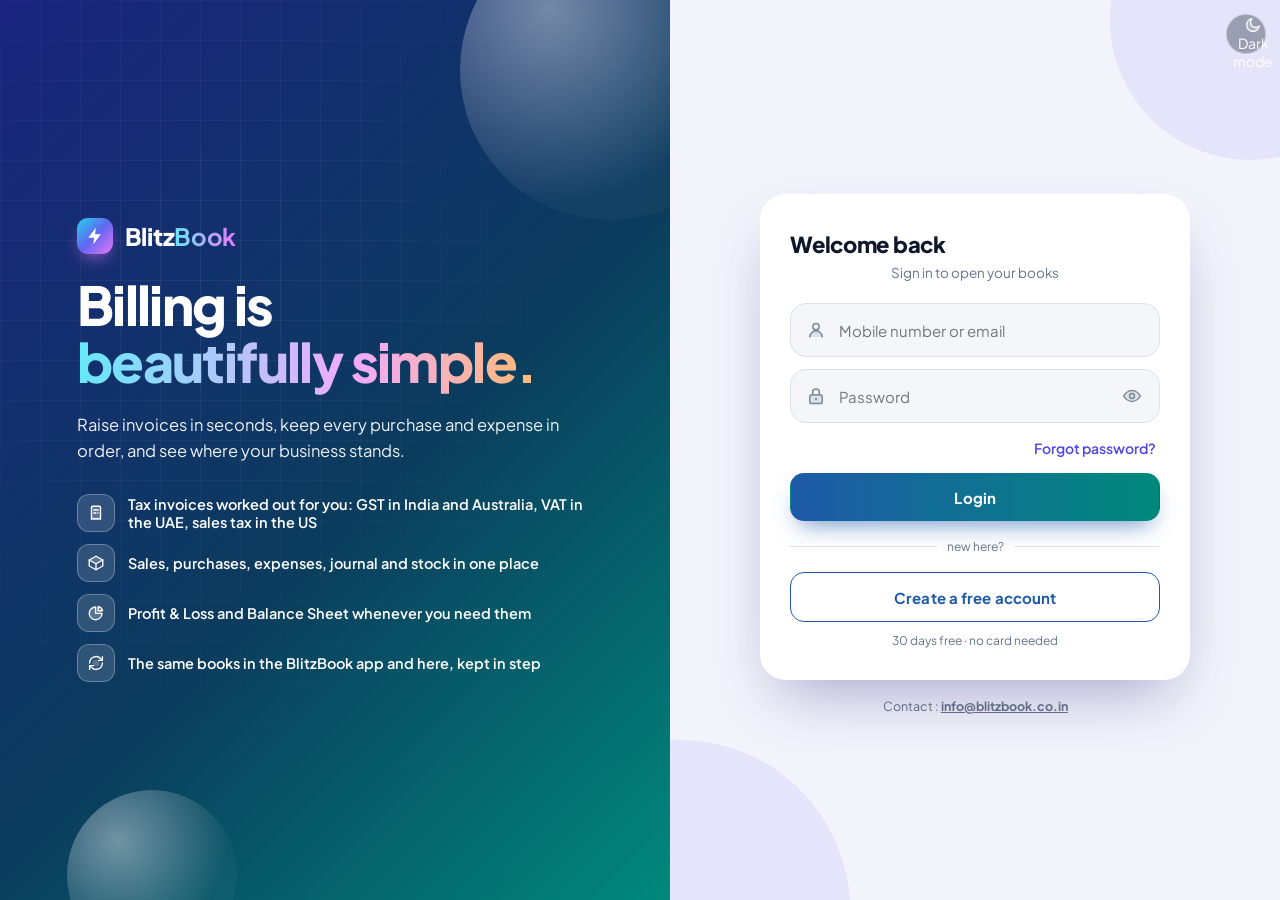
==== commit aa72ed82: "Publish portal 2.48 from 9846a67 (2026-11-28 17:53 UTC)" ====
--- a/index.html
+++ b/index.html
@@ -43,6 +43,7 @@
   <script src="js/gst.js"></script>
   <script src="js/migrate.js"></script>
   <script src="js/companies.js"></script>
+  <script src="js/split.js"></script>
   <script src="js/licences.js"></script>
   <script src="js/professional.js"></script>
   <script src="js/hr.js"></script>
@@ -56,6 +57,9 @@
   <script src="js/mail.js"></script>
   <script src="js/shortcuts.js"></script>
   <script src="js/settings.js"></script>
+  <script src="js/customfields.js"></script>
+  <script src="js/edocs.js"></script>
+  <script src="js/recon.js"></script>
   <script src="js/region.js"></script>
   <script>
     // The books are loaded from IndexedDB (moved out of localStorage the first time) before the portal starts
--- a/css/app.css
+++ b/css/app.css
@@ -37,6 +37,8 @@
   background: linear-gradient(100deg, #0B1033, #1E1B4B 45%, #4C1D95); box-shadow: 0 12px 30px -14px rgba(30,27,75,.75); }
 .appbar::after { content: ""; position: absolute; left: 0; right: 0; bottom: 0; height: 2px; background: linear-gradient(90deg, #22D3EE, #818CF8, #E879F9, #FB923C); }
 .brandmark { order: 1; display: inline-flex; align-items: center; gap: 10px; height: 58px; padding: 0; background: none; border: 0; color: #fff; cursor: pointer; font-size: 20px; font-weight: 800; letter-spacing: -.3px; }
+a.brandmark, a.navlink, a.navitem, a.tile { text-decoration: none; -webkit-user-drag: none; }
+a.tile { color: inherit; }
 .brandmark b, .auth .brand b, .auth-art .brandline b { background: linear-gradient(90deg, #67E8F9, #E879F9); -webkit-background-clip: text; background-clip: text; color: transparent; }
 .brandmark:hover .logo { transform: rotate(-8deg) scale(1.06); }
 .brandmark .logo { transition: transform .25s; }
@@ -94,13 +96,30 @@
 @media (max-width: 600px) {
   .appbar { padding: 0 12px; }
   .nav { margin: 0 -12px; padding: 0 12px 10px; }
-  .cochip { max-width: 150px; }
-  .userchip { max-width: 96px; }
+  /* A phone: the mark at the left and the buttons at the right share one line, so the buttons keep to their icons (the
+     company chip to its letter; whose login it is stands on the dashboard) and nothing runs over the mark */
+  .appbar { column-gap: 10px; }
+  .bar-right { gap: 6px; }
+  .cochip { max-width: 150px; flex: 0 1 auto; }
+  .userchip { display: none; }
+  .brandmark { flex: none; }
   .brandmark img.cologo { height: 34px; max-width: 120px; }
   .navlink.logout, .navlink.dl { width: 38px; padding: 0; justify-content: center; }
   .navlink.logout span, .navlink.dl span { display: none; }
   .main { padding: 14px 12px 44px; }
 }
+@media (max-width: 480px) {
+  .brandmark > span:not(.logo) { display: none; }
+  .brandmark img.cologo { max-width: 72px; padding: 2px 5px; }
+  .appbar { column-gap: 8px; }
+  .brandmark .logo { width: 32px; height: 32px; }
+  .bar-right, .dlgroup { gap: 3px; }
+  .bar-right .navlink { width: 34px; min-width: 34px; height: 34px; padding: 0; justify-content: center; font-size: 12px; }
+  .cochip { padding: 2px; }
+  .cochip .nm { display: none; }
+}
+/* The narrowest phones: the two buttons that only change how the page looks give way */
+@media (max-width: 359px) { .navlink.theme, .navlink.fxb { display: none; } }
 
 /* ---------- buttons */
 .btn { display: inline-flex; align-items: center; justify-content: center; gap: 7px; min-height: 42px; padding: 8px 18px; border-radius: 12px; border: 1px solid transparent; background: linear-gradient(135deg, #4F46E5, #7C3AED); color: #fff; font-weight: 700; font-size: 13.5px; letter-spacing: .1px; white-space: nowrap; text-decoration: none; cursor: pointer; box-shadow: 0 8px 18px -8px rgba(79,70,229,.8); transition: transform .15s, box-shadow .15s, filter .15s; }
@@ -523,7 +542,10 @@
 .istat .v { font-size: 24px; font-weight: 800; color: var(--ink); font-variant-numeric: tabular-nums; }
 .istat .k { font-size: 11.5px; font-weight: 800; text-transform: uppercase; letter-spacing: .6px; color: var(--label); }
 .gstlock { display: flex; align-items: center; gap: 16px; padding: 22px; }
-.gstlock .big { font-size: 40px; line-height: 1; }
+.gstlock .big { font-size: 40px; line-height: 1; color: var(--brand); }
+.gstlock .big svg.ic { width: 40px; height: 40px; }
+.btn svg.ic, .delbtn svg.ic, .lockbar svg.ic, .pill svg.ic, .hint svg.ic, .miss svg.ic, b > svg.ic, td > svg.ic { vertical-align: -3.5px; }
+.pill svg.ic, .miss svg.ic, .hint svg.ic { width: 14px; height: 14px; }
 .navlink.theme { border-color: rgba(255,255,255,.22); width: 38px; padding: 0; justify-content: center; }
 .navlink.theme span { display: none; }
 .theme-fab { position: fixed; right: 14px; top: 14px; z-index: 5; width: 40px; height: 40px; border-radius: 50%; border: 1px solid rgba(255,255,255,.35); background: rgba(15,23,42,.35); color: #fff; display: grid; place-items: center; cursor: pointer; backdrop-filter: blur(6px); }
@@ -930,3 +952,16 @@
 :root[data-theme="dark"] .popitem svg.ic { color: #A5B4FC; }
 :root[data-theme="dark"] .popitem.danger svg.ic { color: var(--red); }
 :root[data-theme="dark"] .popitem.danger:hover, :root[data-theme="dark"] .popitem.danger:focus-visible { background: rgba(248,113,113,.12); }
+
+/* Custom fields, e-invoice / e-way bill, tax reconciliation (customfields.js, edocs.js, recon.js) */
+.cf-calc { background: var(--disabled); font-weight: 600; cursor: default; }
+.cfhelp code, .hint code, td code { background: var(--tint); padding: 1px 5px; border-radius: 6px; font-size: 12px; word-break: break-word; }
+.lockbar.edpend { background: #FEF2F2; border-color: #FCA5A5; color: #7F1D1D; }
+.lockbar.eddone { background: #F0FDF4; border-color: #86EFAC; color: #14532D; }
+:root[data-theme="dark"] .lockbar.edpend { background: #3A1616; border-color: #7F1D1D; color: #FECACA; }
+:root[data-theme="dark"] .lockbar.eddone { background: #10291B; border-color: #166534; color: #BBF7D0; }
+.rctiles { display: grid; grid-template-columns: repeat(auto-fit, minmax(140px, 1fr)); gap: 8px; margin: 10px 0; }
+.rctile { padding: 10px 12px; border: 1px solid var(--border); border-radius: 12px; background: var(--card); min-width: 0; }
+.rctile .k { font-size: 11px; font-weight: 700; text-transform: uppercase; letter-spacing: .5px; color: var(--label); }
+.rctile .v { font-size: 17px; font-weight: 800; font-variant-numeric: tabular-nums; white-space: nowrap; overflow: hidden; text-overflow: ellipsis; }
+.rcdiff { color: var(--red); font-weight: 600; }
